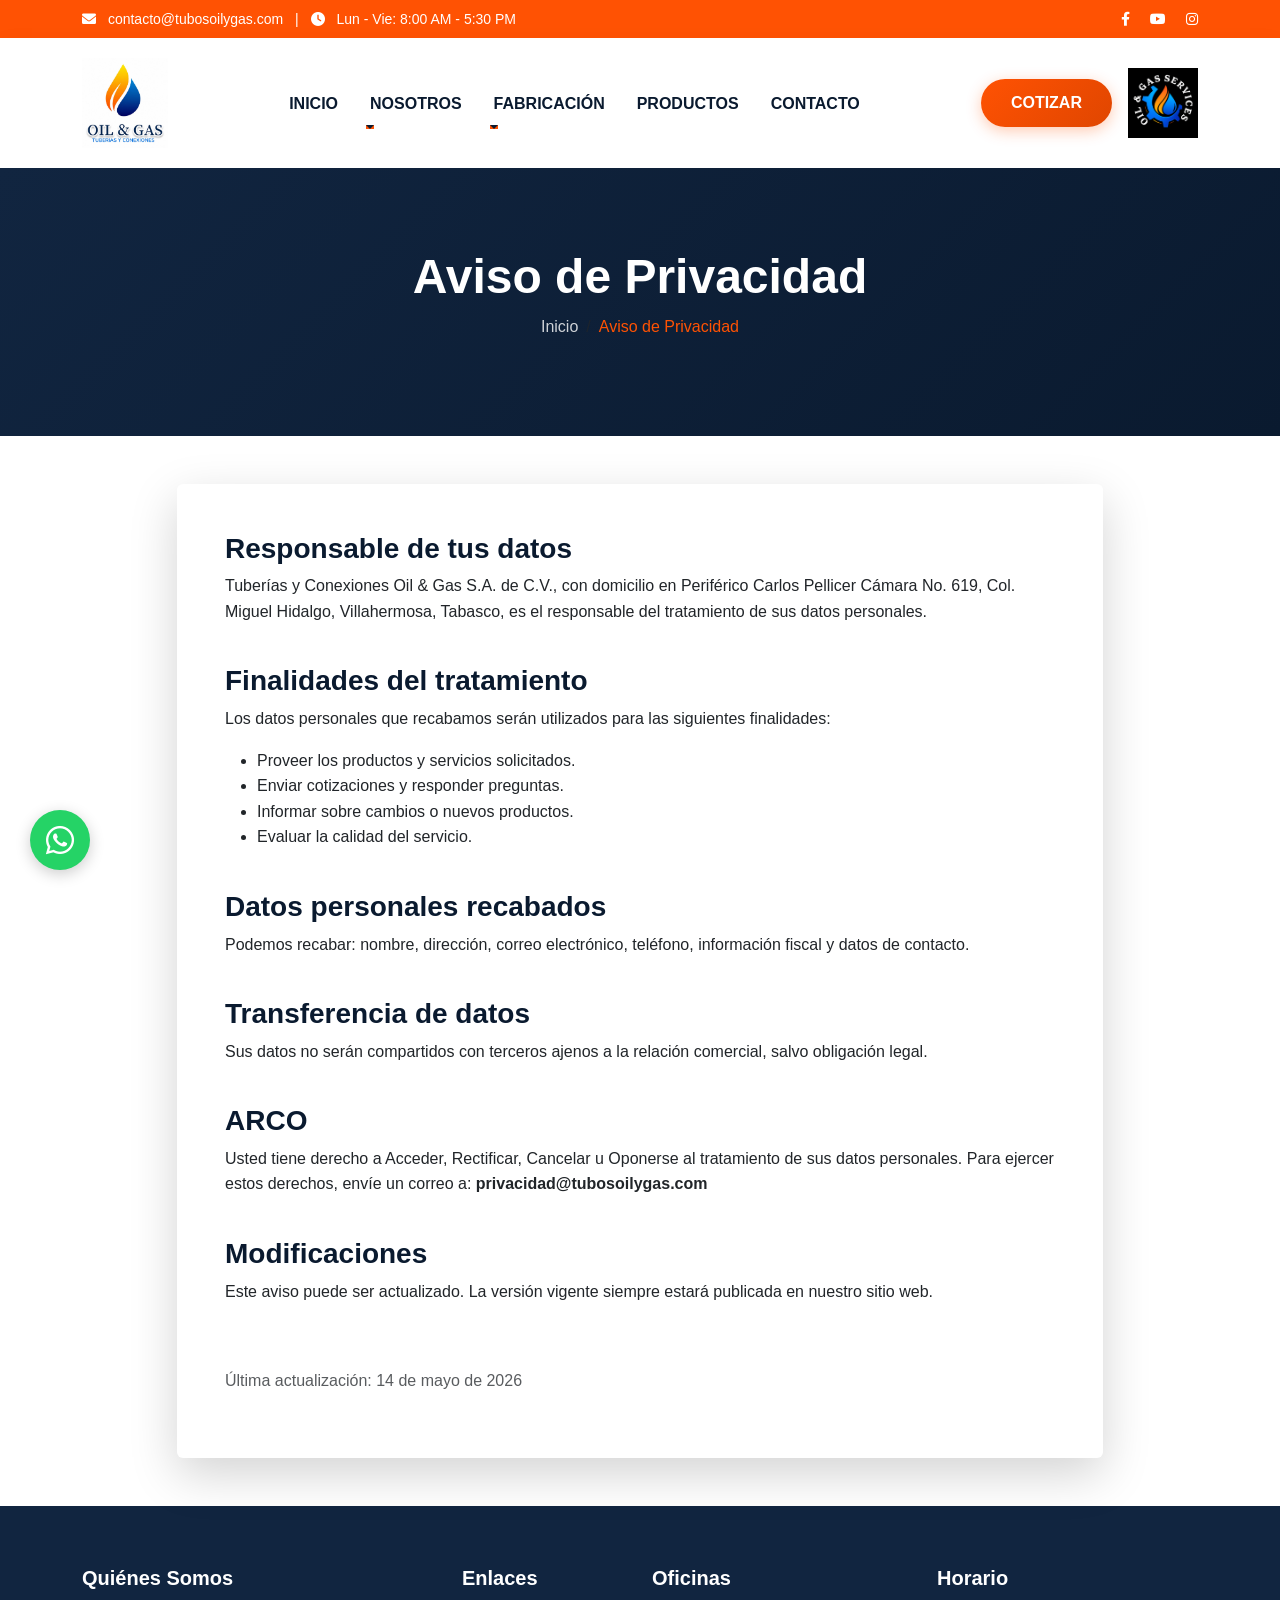
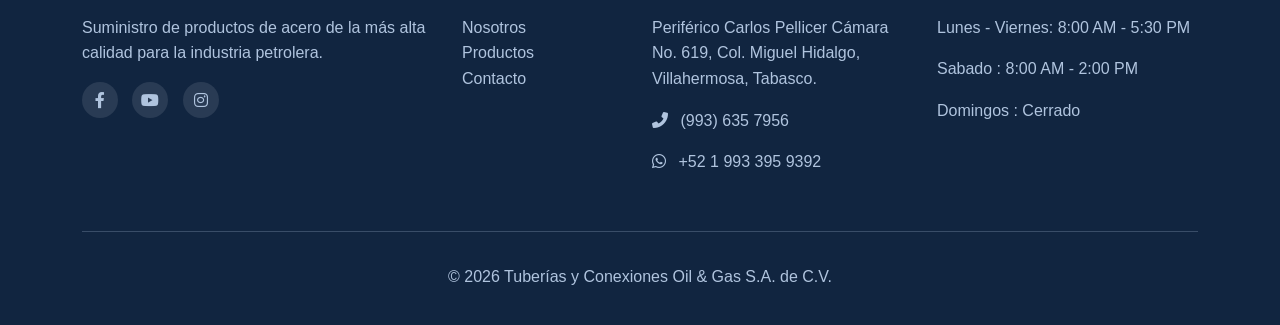
==== aviso.html @ b9998dcb "version 2.2" ====
<!DOCTYPE html>
<html lang="es">
<head>
<meta charset="utf-8">
<title>Aviso de Privacidad | Oil & Gas</title>
<meta name="viewport" content="width=device-width, initial-scale=1.0">
<link href="https://cdn.jsdelivr.net/npm/bootstrap@5.3.0/dist/css/bootstrap.min.css" rel="stylesheet">
<link rel="stylesheet" href="https://cdnjs.cloudflare.com/ajax/libs/font-awesome/6.0.0-beta3/css/all.min.css">
<link href="https://unpkg.com/aos@2.3.1/dist/aos.css" rel="stylesheet">
<link rel="stylesheet" href="css/styles.css">
<link rel="stylesheet" href="css/nosotros.css">
<link rel="shortcut icon" href="images/logo.png">
</head>
<body>

<div class="top-bar">
    <div class="container">
        <div class="row align-items-center">
            <div class="col-md-6 text-center text-md-start">
                <i class="fas fa-envelope me-2"></i> contacto@tubosoilygas.com
                <span class="mx-2">|</span>
                <i class="fas fa-clock me-2"></i> Lun - Vie: 8:00 AM - 5:30 PM
            </div>
            <div class="col-md-6 text-center text-md-end">
                <a href="https://www.facebook.com/share/1DvQATFmLW/" class="me-3"><i class="fab fa-facebook-f"></i></a>
                <a href="https://www.youtube.com/@Tubosoilygas" class="me-3"><i class="fab fa-youtube"></i></a>
                <a href="https://www.instagram.com/cotizaciones.tva1?igsh=MWwxanNvaTB2OXYyag=="><i class="fab fa-instagram"></i></a>
            </div>
        </div>
    </div>
</div>

<nav class="navbar navbar-expand-lg navbar-main" id="mainNav">
    <div class="container">
        <a class="navbar-brand" href="index.html">
            <img src="images/favicon.png" alt="Oil&Gas Logo" class="logo-img" id="siteLogo">
        </a>
        <button class="navbar-toggler" type="button" data-bs-toggle="collapse" data-bs-target="#navbarNav">
            <span class="navbar-toggler-icon"></span>
        </button>
        <div class="collapse navbar-collapse" id="navbarNav">
            <ul class="navbar-nav m-auto">
                <li class="nav-item"><a class="nav-link" href="index.html">INICIO</a></li>
                
                <li class="nav-item dropdown">
                    <a class="nav-link dropdown-toggle" href="#" role="button" data-bs-toggle="dropdown">NOSOTROS</a>
                    <ul class="dropdown-menu">
                        <li><a class="dropdown-item" href="nosotros.html">Quiénes Somos</a></li>
                        <li><a class="dropdown-item" href="aviso.html">Aviso de Privacidad</a></li>
                        <li><a class="dropdown-item" href="clientes.html">Clientes</a></li>
                        <li><a class="dropdown-item" href="normativas.html">Normativas</a></li>
                    </ul>
                </li>
                
                <li class="nav-item dropdown">
                    <a class="nav-link dropdown-toggle" href="#" role="button" data-bs-toggle="dropdown">FABRICACIÓN</a>
                    <ul class="dropdown-menu">
                        <li><a class="dropdown-item" href="fabricacion-servicios.html">Servicios</a></li>
                        <li><a class="dropdown-item" href="fabricacion-catalogo.html">Catálogo PDF</a></li>
                        <li><a class="dropdown-item" href="fabricacion-galeria.html">Galería</a></li>
                    </ul>
                </li>
                
                <li class="nav-item"><a class="nav-link" href="productos.html">PRODUCTOS</a></li>
                <li class="nav-item"><a class="nav-link" href="contacto.html">CONTACTO</a></li>
            </ul>
            <div class="d-flex align-items-center">
                <a href="contacto.html" class="btn btn-primary-custom ms-lg-3 mt-3 mt-lg-0">COTIZAR</a>
                <img src="images/logo.png" alt="Logo Secundario" class="secondary-logo ms-3">
            </div>
        </div>
    </div>
</nav>

<section class="page-header">
    <div class="container text-center">
        <h1 data-aos="fade-up">Aviso de Privacidad</h1>
        <nav aria-label="breadcrumb">
            <ol class="breadcrumb justify-content-center">
                <li class="breadcrumb-item"><a href="index.html">Inicio</a></li>
                <li class="breadcrumb-item active" aria-current="page">Aviso de Privacidad</li>
            </ol>
        </nav>
    </div>
</section>

<section class="privacy-content py-5">
    <div class="container">
        <div class="row justify-content-center">
            <div class="col-lg-10" data-aos="fade-up">
                <div class="card border-0 shadow-lg p-4 p-lg-5">
                    <h3>Responsable de tus datos</h3>
                    <p>Tuberías y Conexiones Oil & Gas S.A. de C.V., con domicilio en Periférico Carlos Pellicer Cámara No. 619, Col. Miguel Hidalgo, Villahermosa, Tabasco, es el responsable del tratamiento de sus datos personales.</p>
                    
                    <h3 class="mt-4">Finalidades del tratamiento</h3>
                    <p>Los datos personales que recabamos serán utilizados para las siguientes finalidades:</p>
                    <ul>
                        <li>Proveer los productos y servicios solicitados.</li>
                        <li>Enviar cotizaciones y responder preguntas.</li>
                        <li>Informar sobre cambios o nuevos productos.</li>
                        <li>Evaluar la calidad del servicio.</li>
                    </ul>
                    
                    <h3 class="mt-4">Datos personales recabados</h3>
                    <p>Podemos recabar: nombre, dirección, correo electrónico, teléfono, información fiscal y datos de contacto.</p>
                    
                    <h3 class="mt-4">Transferencia de datos</h3>
                    <p>Sus datos no serán compartidos con terceros ajenos a la relación comercial, salvo obligación legal.</p>
                    
                    <h3 class="mt-4">ARCO</h3>
                    <p>Usted tiene derecho a Acceder, Rectificar, Cancelar u Oponerse al tratamiento de sus datos personales. Para ejercer estos derechos, envíe un correo a: <strong>privacidad@tubosoilygas.com</strong></p>
                    
                    <h3 class="mt-4">Modificaciones</h3>
                    <p>Este aviso puede ser actualizado. La versión vigente siempre estará publicada en nuestro sitio web.</p>
                    
                    <p class="mt-5 text-muted">Última actualización: 14 de mayo de 2026</p>
                </div>
            </div>
        </div>
    </div>
</section>

<footer>
    <div class="container">
        <div class="row">
            <div class="col-lg-4 mb-4">
                <h5>Quiénes Somos</h5>
                <p>Suministro de productos de acero de la más alta calidad para la industria petrolera.</p>
                <div class="social-links mt-3">
                    <a href="#"><i class="fab fa-facebook-f"></i></a>
                    <a href="#"><i class="fab fa-youtube"></i></a>
                    <a href="#"><i class="fab fa-instagram"></i></a>
                </div>
            </div>
            <div class="col-lg-2 mb-4">
                <h5>Enlaces</h5>
                <ul class="list-unstyled">
                    <li><a href="nosotros.html">Nosotros</a></li>
                    <li><a href="productos.html">Productos</a></li>
                    <li><a href="contacto.html">Contacto</a></li>
                </ul>
            </div>
            <div class="col-lg-3 mb-4">
                <h5>Oficinas</h5>
                <p>Periférico Carlos Pellicer Cámara No. 619, Col. Miguel Hidalgo, Villahermosa, Tabasco.</p>
                <p><i class="fas fa-phone-alt me-2"></i> (993) 635 7956</p>
                <p><i class="fab fa-whatsapp me-2"></i> +52 1 993 395 9392</p>
            </div>
            <div class="col-lg-3 mb-4">
                <h5>Horario</h5>
                <p>Lunes - Viernes: 8:00 AM - 5:30 PM</p>
                <p>Sabado : 8:00 AM - 2:00 PM</p>
                <p>Domingos : Cerrado</p>
            </div> 
        </div>
        <hr>
        <div class="text-center pt-3">
            <p>© 2026 Tuberías y Conexiones Oil & Gas S.A. de C.V.</p>
        </div>
    </div>
</footer>
<a href="https://api.whatsapp.com/send?phone=5219932325906" class="whatsapp-float" target="_blank"><i class="fab fa-whatsapp"></i></a>

<script src="https://cdn.jsdelivr.net/npm/bootstrap@5.3.0/dist/js/bootstrap.bundle.min.js"></script>
<script src="https://unpkg.com/aos@2.3.1/dist/aos.js"></script>
<script src="js/main.js"></script>
<script>
    AOS.init();
    window.addEventListener('scroll', function() {
        const nav = document.getElementById('mainNav');
        if (window.scrollY > 100) nav.classList.add('scrolled');
        else nav.classList.remove('scrolled');
    });
</script>
</body>
</html>
---- css/styles.css ----
:root {
    --primary: #ff5203;
    --primary-dark: #e04600;
    --primary-light: #ff7a38;
    --secondary: #112540;
    --dark: #0a1a2f;
    --gray-dark: #2c3e50;
    --gray: #6c757d;
    --light-gray: #f8f9fa;
    --white: #ffffff;
    --transition: all 0.4s cubic-bezier(0.165, 0.84, 0.44, 1);
    --shadow-sm: 0 5px 20px rgba(0,0,0,0.05);
    --shadow-md: 0 10px 30px rgba(0,0,0,0.08);
    --shadow-lg: 0 20px 40px rgba(0,0,0,0.1);
}

* {
    margin: 0;
    padding: 0;
    box-sizing: border-box;
}

body {
    font-family: 'Poppins', 'Segoe UI', sans-serif;
    color: var(--gray);
    line-height: 1.6;
    overflow-x: hidden;
    background: var(--white);
}

h1, h2, h3, h4, h5, h6 {
    font-family: 'Montserrat', 'Segoe UI', sans-serif;
    font-weight: 700;
    color: var(--dark);
}

.btn-primary-custom {
    background: linear-gradient(135deg, var(--primary) 0%, var(--primary-dark) 100%);
    color: white;
    padding: 12px 30px;
    border-radius: 40px;
    font-weight: 600;
    border: none;
    transition: var(--transition);
    box-shadow: 0 4px 15px rgba(255,82,3,0.3);
    text-decoration: none;
    display: inline-block;
}
.btn-primary-custom:hover {
    transform: translateY(-3px);
    box-shadow: 0 8px 25px rgba(255,82,3,0.4);
    color: white;
    background: linear-gradient(135deg, var(--primary-dark) 0%, var(--primary) 100%);
}
.btn-outline-custom {
    background: transparent;
    border: 2px solid var(--primary);
    color: var(--primary);
    padding: 10px 28px;
    border-radius: 40px;
    font-weight: 600;
    transition: var(--transition);
    text-decoration: none;
    display: inline-block;
}
.btn-outline-custom:hover {
    background: var(--primary);
    color: white;
    transform: translateY(-2px);
}

.section-title {
    text-align: center;
    margin-bottom: 60px;
}
.section-title .subtitle {
    color: var(--primary);
    font-weight: 600;
    letter-spacing: 2px;
    font-size: 14px;
    text-transform: uppercase;
    margin-bottom: 10px;
    display: inline-block;
    position: relative;
}
.section-title h2 {
    font-size: 2.5rem;
    margin-bottom: 20px;
    position: relative;
    display: inline-block;
}
.section-title h2:after {
    content: '';
    position: absolute;
    bottom: -12px;
    left: 50%;
    transform: translateX(-50%);
    width: 70px;
    height: 3px;
    background: linear-gradient(90deg, var(--primary), var(--primary-light));
    border-radius: 3px;
}

.top-bar {
    background: var(--primary);
    color: white;
    padding: 8px 0;
    font-size: 14px;
}
.top-bar a {
    color: white;
    transition: var(--transition);
    text-decoration: none;
}
.top-bar a:hover { opacity: 0.8; }

.navbar-main {
    background: white;
    padding: 15px 0;
    transition: var(--transition);
    box-shadow: var(--shadow-sm);
}
.navbar-main.scrolled {
    padding: 8px 0;
    box-shadow: var(--shadow-md);
    position: fixed;
    top: 0;
    width: 100%;
    z-index: 1030;
    background: rgba(255,255,255,0.98);
    backdrop-filter: blur(5px);
}


.logo-img {
    max-height: 90px;
    transition: var(--transition);
}

.secondary-logo {
    height: 70px;
    width: auto;
    transition: var(--transition);
}

.secondary-logo:hover {
    transform: scale(1.05);
}

.navbar-nav {
    align-items: center;
}

.navbar-nav .nav-link {
    font-weight: 600;
    color: var(--dark);
    margin: 0 8px;
    transition: var(--transition);
    position: relative;
}
.navbar-nav .nav-link:hover, .navbar-nav .nav-link.active {
    color: var(--primary);
}
.navbar-nav .nav-link:after {
    content: '';
    position: absolute;
    bottom: -5px;
    left: 0;
    width: 0;
    height: 3px;
    background: var(--primary);
    transition: 0.3s;
}
.navbar-nav .nav-link:hover:after, .navbar-nav .nav-link.active:after {
    width: 100%;
}

.hero-slider {
    margin-top: 0;
    position: relative;
}
.swiper-slide {
    height: 90vh;
    min-height: 600px;
    background-size: cover;
    background-position: center;
    position: relative;
    display: flex;
    align-items: center;
}
.swiper-slide:before {
    content: '';
    position: absolute;
    top: 0;
    left: 0;
    width: 100%;
    height: 100%;
    background: linear-gradient(135deg, rgba(0,0,0,0.6) 0%, rgba(0,0,0,0.3) 100%);
}
.hero-content {
    position: relative;
    z-index: 2;
    color: white;
    max-width: 700px;
    padding: 0 20px;
    animation: fadeInUp 0.8s ease;
}
.hero-content h1 {
    font-size: 3.8rem;
    font-weight: 800;
    color: white;
    margin-bottom: 20px;
    line-height: 1.2;
}
.hero-content p {
    font-size: 1.2rem;
    margin-bottom: 30px;
    opacity: 0.9;
}
@keyframes fadeInUp {
    from { opacity: 0; transform: translateY(30px); }
    to { opacity: 1; transform: translateY(0); }
}

.service-card {
    background: white;
    border-radius: 20px;
    overflow: hidden;
    box-shadow: var(--shadow-md);
    transition: var(--transition);
    margin-bottom: 30px;
    cursor: pointer;
}
.service-card:hover {
    transform: translateY(-12px);
    box-shadow: var(--shadow-lg);
}
.service-img {
    height: 250px;
    overflow: hidden;
}
.service-img img {
    width: 100%;
    height: 100%;
    object-fit: cover;
    transition: transform 0.6s ease;
}
.service-card:hover .service-img img {
    transform: scale(1.08);
}
.service-body {
    padding: 25px;
    text-align: center;
}
.service-body h4 {
    font-size: 1.5rem;
    margin-bottom: 12px;
}
.service-body p {
    color: var(--gray);
}

.video-section {
    background: linear-gradient(rgba(0,0,0,0.7), rgba(0,0,0,0.7)), url('../images/video--bg1.jpg');
    background-size: cover;
    background-attachment: fixed;
}

.gallery-section {
    background: var(--light-gray);
    padding: 80px 0;
}
.gallery-filter {
    text-align: center;
    margin-bottom: 40px;
}
.filter-btn {
    background: transparent;
    border: none;
    padding: 8px 24px;
    margin: 5px;
    font-weight: 600;
    border-radius: 30px;
    transition: var(--transition);
    color: var(--dark);
}
.filter-btn.active, .filter-btn:hover {
    background: var(--primary);
    color: white;
}
.gallery-item {
    margin-bottom: 25px;
    border-radius: 15px;
    overflow: hidden;
    position: relative;
    cursor: pointer;
}
.gallery-item img {
    width: 100%;
    height: 260px;
    object-fit: cover;
    transition: 0.5s;
}
.gallery-overlay {
    position: absolute;
    top: 0;
    left: 0;
    width: 100%;
    height: 100%;
    background: rgba(0,0,0,0.6);
    display: flex;
    align-items: center;
    justify-content: center;
    opacity: 0;
    transition: 0.4s;
}
.gallery-item:hover .gallery-overlay {
    opacity: 1;
}
.gallery-overlay i {
    font-size: 40px;
    color: white;
    cursor: pointer;
}

.client-logos {
    padding: 50px 0;
    background: white;
}
.client-item {
    text-align: center;
    padding: 20px;
    opacity: 0.7;
    transition: var(--transition);
}
.client-item:hover {
    opacity: 1;
    transform: scale(1.05);
}
.client-item img {
    max-height: 70px;
    width: auto;
}

.whatsapp-float {
    position: fixed;
    bottom: 30px;
    left: 30px;
    background: #25D366;
    color: white;
    width: 60px;
    height: 60px;
    border-radius: 50%;
    display: flex;
    align-items: center;
    justify-content: center;
    font-size: 32px;
    box-shadow: 0 4px 15px rgba(0,0,0,0.2);
    z-index: 1000;
    transition: 0.3s;
    text-decoration: none;
}
.whatsapp-float:hover {
    transform: scale(1.1);
    background: #20b859;
    color: white;
}

footer {
    background: var(--secondary);
    color: #b0c4de;
    padding: 60px 0 20px;
}
footer h5 {
    color: white;
    margin-bottom: 25px;
    font-weight: 600;
}
footer a {
    color: #b0c4de;
    transition: 0.3s;
    text-decoration: none;
}
footer a:hover {
    color: var(--primary);
    padding-left: 5px;
}
.social-links a {
    display: inline-flex;
    align-items: center;
    justify-content: center;
    width: 36px;
    height: 36px;
    background: rgba(255,255,255,0.1);
    border-radius: 50%;
    margin-right: 10px;
    transition: 0.3s;
}
.social-links a:hover {
    background: var(--primary);
    transform: translateY(-3px);
}

@media (max-width: 768px) {
    .hero-content h1 { font-size: 2.2rem; }
    .section-title h2 { font-size: 1.8rem; }
    .navbar-main.scrolled { padding: 5px 0; }
    .logo-img { max-height: 65px; }
    .secondary-logo { height: 45px; }
}

/* Ajustes responsivos para el menú centrado */
@media (max-width: 991px) {
    .navbar-collapse .d-flex {
        flex-direction: column;
        width: 100%;
        margin-top: 15px;
    }
    
    .secondary-logo {
        margin-left: 0 !important;
        margin-top: 15px;
    }
    
    .navbar-collapse .d-flex .btn {
        width: 100%;
        text-align: center;
    }
    
    .navbar-nav {
        align-items: center;
        width: 100%;
    }
}
---- css/nosotros.css ----
.page-header {
    background: linear-gradient(135deg, var(--secondary) 0%, var(--dark) 100%);
    padding: 80px 0;
    position: relative;
    margin-top: 0;
}
.page-header h1 {
    color: white;
    font-size: 3rem;
    font-weight: 800;
}
.breadcrumb {
    background: transparent;
}
.breadcrumb-item a, .breadcrumb-item.active {
    color: rgba(255,255,255,0.8);
    text-decoration: none;
}
.breadcrumb-item.active {
    color: var(--primary);
}

.value-card {
    background: white;
    border-radius: 20px;
    padding: 30px 25px;
    text-align: center;
    transition: var(--transition);
    height: 100%;
    box-shadow: var(--shadow-sm);
}
.value-card:hover {
    transform: translateY(-10px);
    box-shadow: var(--shadow-md);
}
.value-icon {
    width: 80px;
    height: 80px;
    background: rgba(255,82,3,0.1);
    border-radius: 50%;
    display: flex;
    align-items: center;
    justify-content: center;
    margin: 0 auto 20px;
}
.value-icon i {
    font-size: 40px;
    color: var(--primary);
}
.value-card h4 {
    font-size: 1.3rem;
    margin-bottom: 15px;
}

.team-card {
    background: white;
    border-radius: 20px;
    overflow: hidden;
    box-shadow: var(--shadow-sm);
    transition: var(--transition);
    margin-bottom: 30px;
}
.team-card:hover {
    transform: translateY(-8px);
    box-shadow: var(--shadow-md);
}
.team-img {
    height: 280px;
    overflow: hidden;
}
.team-img img {
    width: 100%;
    height: 100%;
    object-fit: cover;
    transition: 0.5s;
}
.team-card:hover .team-img img {
    transform: scale(1.05);
}
.team-info {
    padding: 20px;
    text-align: center;
}
.team-info h4 {
    margin-bottom: 5px;
    font-size: 1.2rem;
}
.team-info p {
    color: var(--primary);
    font-weight: 500;
}

.client-logos-inner {
    background: white;
    border-radius: 20px;
    padding: 30px;
    box-shadow: var(--shadow-sm);
}

.gallery-grid {
    display: grid;
    grid-template-columns: repeat(auto-fill, minmax(300px, 1fr));
    gap: 25px;
}
.gallery-card {
    position: relative;
    border-radius: 15px;
    overflow: hidden;
    cursor: pointer;
}
.gallery-card img {
    width: 100%;
    height: 280px;
    object-fit: cover;
    transition: 0.5s;
}
.gallery-card:hover img {
    transform: scale(1.08);
}
.gallery-overlay {
    position: absolute;
    top: 0;
    left: 0;
    width: 100%;
    height: 100%;
    background: rgba(0,0,0,0.6);
    display: flex;
    align-items: center;
    justify-content: center;
    opacity: 0;
    transition: 0.3s;
}
.gallery-card:hover .gallery-overlay {
    opacity: 1;
}
.gallery-overlay i {
    font-size: 40px;
    color: white;
}

.normativa-item {
    border-left: 4px solid var(--primary);
    padding: 20px;
    background: #f8f9fa;
    margin-bottom: 20px;
    border-radius: 10px;
    transition: 0.3s;
}
.normativa-item:hover {
    background: white;
    box-shadow: var(--shadow-sm);
    transform: translateX(5px);
}
.normativa-item h4 {
    font-size: 1.2rem;
    margin-bottom: 8px;
}
.secondary-logo {
    height: 50px;
    width: auto;
    transition: var(--transition);
}

.secondary-logo-link {
    display: inline-block;
    transition: var(--transition);
}

.secondary-logo-link:hover {
    transform: scale(1.05);
}

@media (max-width: 991px) {
    .navbar-collapse .d-flex {
        flex-direction: column;
        width: 100%;
        margin-top: 15px;
    }
    
    .secondary-logo {
        margin-left: 0 !important;
        margin-top: 15px;
        height: 45px;
    }
    
    .navbar-collapse .d-flex .btn {
        width: 100%;
        text-align: center;
    }
}
.logo-img {
    max-height: 90px;
    transition: var(--transition);
}

.secondary-logo {
    height: 70px;
    width: auto;
    transition: var(--transition);
}

.secondary-logo:hover {
    transform: scale(1.05);
}

.navbar-nav {
    align-items: center;
}
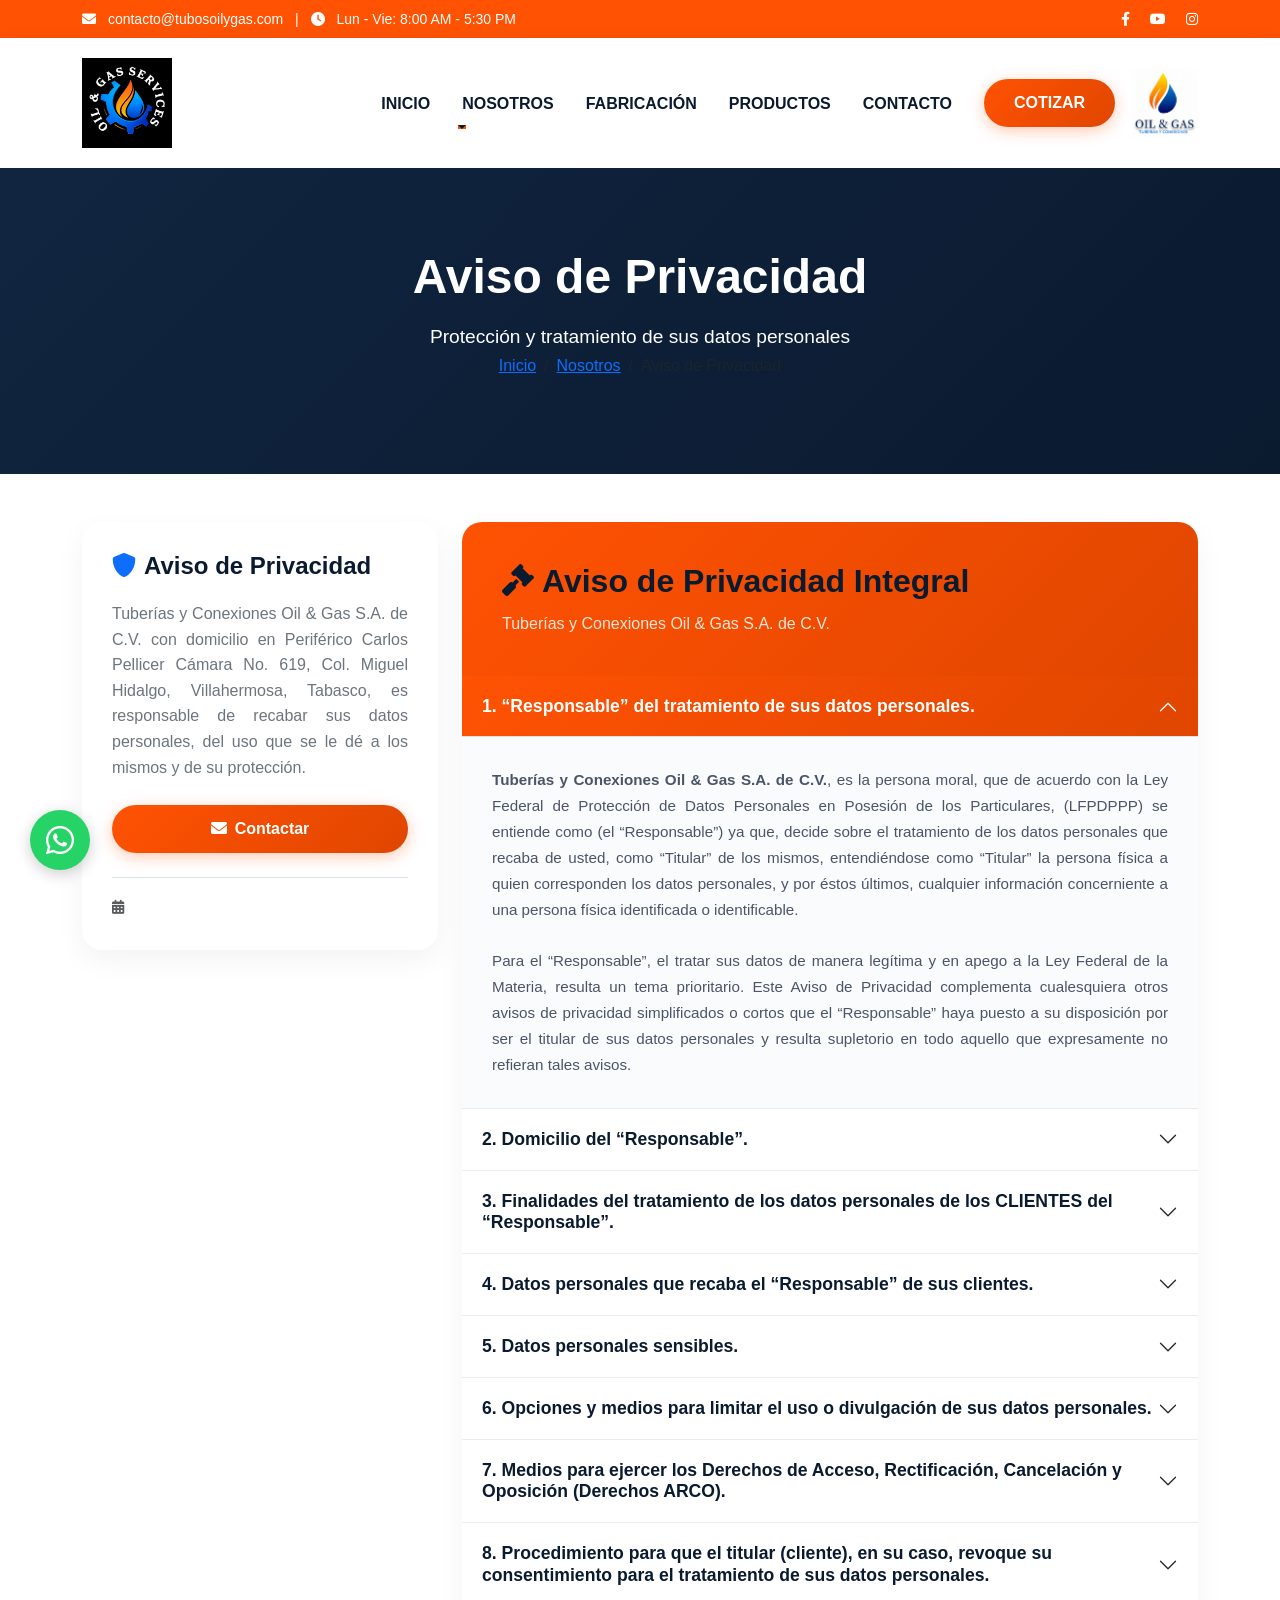
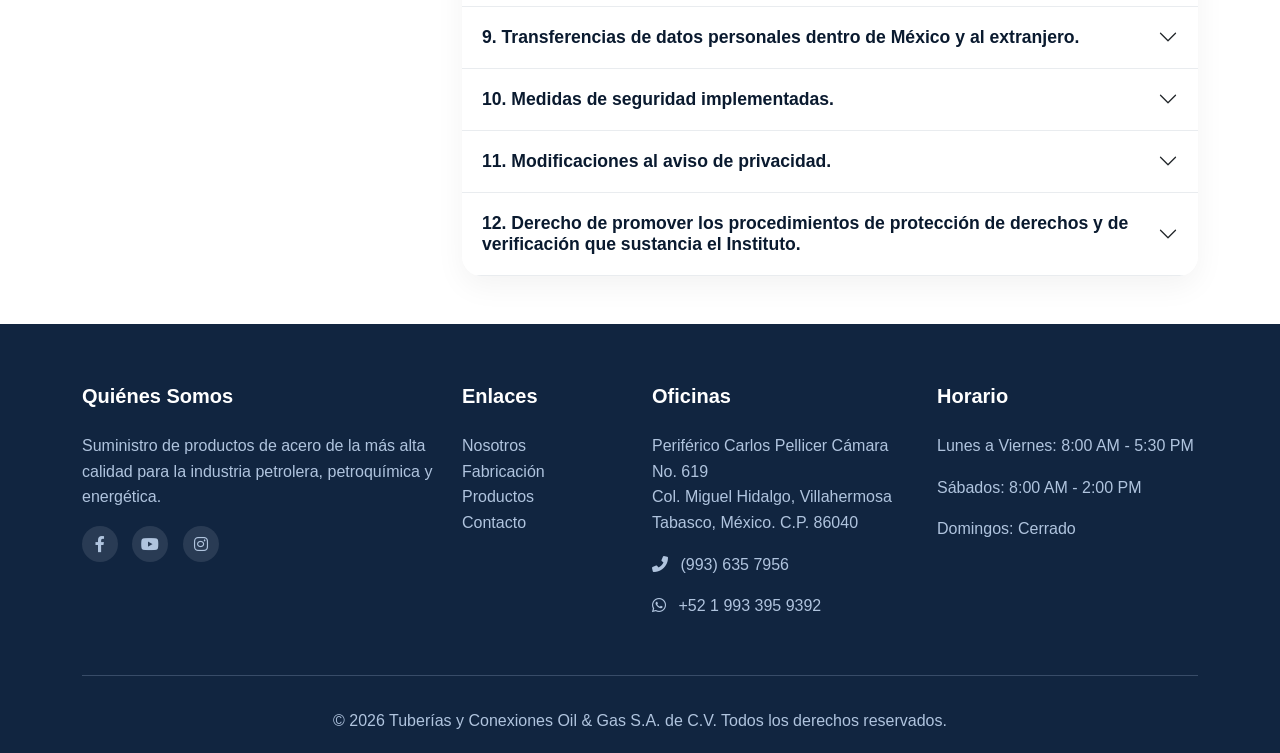
==== commit b4d10fce: "Version 2.3" ====
--- a/aviso.html
+++ b/aviso.html
@@ -2,14 +2,18 @@
 <html lang="es">
 <head>
 <meta charset="utf-8">
-<title>Aviso de Privacidad | Oil & Gas</title>
+<title>Aviso de Privacidad | Tuberías y Conexiones Oil & Gas</title>
+<meta name="description" content="Aviso de privacidad de Tuberías y Conexiones Oil & Gas. Conozca nuestros términos y condiciones sobre el tratamiento de sus datos personales.">
 <meta name="viewport" content="width=device-width, initial-scale=1.0">
+
 <link href="https://cdn.jsdelivr.net/npm/bootstrap@5.3.0/dist/css/bootstrap.min.css" rel="stylesheet">
 <link rel="stylesheet" href="https://cdnjs.cloudflare.com/ajax/libs/font-awesome/6.0.0-beta3/css/all.min.css">
 <link href="https://unpkg.com/aos@2.3.1/dist/aos.css" rel="stylesheet">
+
 <link rel="stylesheet" href="css/styles.css">
-<link rel="stylesheet" href="css/nosotros.css">
-<link rel="shortcut icon" href="images/logo.png">
+<link rel="stylesheet" href="css/aviso.css">
+
+<link rel="shortcut icon" href="images/logo.png" type="image/x-icon">
 </head>
 <body>
 
@@ -22,9 +26,9 @@
                 <i class="fas fa-clock me-2"></i> Lun - Vie: 8:00 AM - 5:30 PM
             </div>
             <div class="col-md-6 text-center text-md-end">
-                <a href="https://www.facebook.com/share/1DvQATFmLW/" class="me-3"><i class="fab fa-facebook-f"></i></a>
-                <a href="https://www.youtube.com/@Tubosoilygas" class="me-3"><i class="fab fa-youtube"></i></a>
-                <a href="https://www.instagram.com/cotizaciones.tva1?igsh=MWwxanNvaTB2OXYyag=="><i class="fab fa-instagram"></i></a>
+                <a href="https://www.facebook.com/share/1DvQATFmLW/" target="_blank" class="me-3"><i class="fab fa-facebook-f"></i></a>
+                <a href="https://www.youtube.com/@Tubosoilygas" target="_blank" class="me-3"><i class="fab fa-youtube"></i></a>
+                <a href="https://www.instagram.com/cotizaciones.tva1?igsh=MWwxanNvaTB2OXYyag==" target="_blank"><i class="fab fa-instagram"></i></a>
             </div>
         </div>
     </div>
@@ -33,15 +37,14 @@
 <nav class="navbar navbar-expand-lg navbar-main" id="mainNav">
     <div class="container">
         <a class="navbar-brand" href="index.html">
-            <img src="images/favicon.png" alt="Oil&Gas Logo" class="logo-img" id="siteLogo">
+            <img src="images/logo.png" alt="Logo" class="logo-img">
         </a>
         <button class="navbar-toggler" type="button" data-bs-toggle="collapse" data-bs-target="#navbarNav">
             <span class="navbar-toggler-icon"></span>
         </button>
         <div class="collapse navbar-collapse" id="navbarNav">
-            <ul class="navbar-nav m-auto">
+            <ul class="navbar-nav ms-auto">
                 <li class="nav-item"><a class="nav-link" href="index.html">INICIO</a></li>
-                
                 <li class="nav-item dropdown">
                     <a class="nav-link dropdown-toggle" href="#" role="button" data-bs-toggle="dropdown">NOSOTROS</a>
                     <ul class="dropdown-menu">
@@ -49,71 +52,251 @@
                         <li><a class="dropdown-item" href="aviso.html">Aviso de Privacidad</a></li>
                         <li><a class="dropdown-item" href="clientes.html">Clientes</a></li>
                         <li><a class="dropdown-item" href="normativas.html">Normativas</a></li>
+                        <li><a class="dropdown-item" href="galeria_fabricaciones.html">Galería de Fabricaciones</a></li>
                     </ul>
                 </li>
-                
-                <li class="nav-item dropdown">
-                    <a class="nav-link dropdown-toggle" href="#" role="button" data-bs-toggle="dropdown">FABRICACIÓN</a>
-                    <ul class="dropdown-menu">
-                        <li><a class="dropdown-item" href="fabricacion-servicios.html">Servicios</a></li>
-                        <li><a class="dropdown-item" href="fabricacion-catalogo.html">Catálogo PDF</a></li>
-                        <li><a class="dropdown-item" href="fabricacion-galeria.html">Galería</a></li>
-                    </ul>
-                </li>
-                
+                <li class="nav-item"><a class="nav-link" href="fabricacion.html">FABRICACIÓN</a></li>
                 <li class="nav-item"><a class="nav-link" href="productos.html">PRODUCTOS</a></li>
                 <li class="nav-item"><a class="nav-link" href="contacto.html">CONTACTO</a></li>
             </ul>
-            <div class="d-flex align-items-center">
-                <a href="contacto.html" class="btn btn-primary-custom ms-lg-3 mt-3 mt-lg-0">COTIZAR</a>
-                <img src="images/logo.png" alt="Logo Secundario" class="secondary-logo ms-3">
-            </div>
+            <a href="contacto.html" class="btn btn-primary-custom ms-lg-3">COTIZAR</a>
+            <img src="images/favicon.png" alt="Logo Secundario" class="secondary-logo ms-3">
         </div>
     </div>
 </nav>
 
-<section class="page-header">
+<section class="privacy-header">
     <div class="container text-center">
         <h1 data-aos="fade-up">Aviso de Privacidad</h1>
+        <p class="lead text-white mt-3" data-aos="fade-up" data-aos-delay="100">Protección y tratamiento de sus datos personales</p>
         <nav aria-label="breadcrumb">
             <ol class="breadcrumb justify-content-center">
                 <li class="breadcrumb-item"><a href="index.html">Inicio</a></li>
+                <li class="breadcrumb-item"><a href="#">Nosotros</a></li>
                 <li class="breadcrumb-item active" aria-current="page">Aviso de Privacidad</li>
             </ol>
         </nav>
     </div>
 </section>
 
-<section class="privacy-content py-5">
+<section class="py-5">
     <div class="container">
-        <div class="row justify-content-center">
-            <div class="col-lg-10" data-aos="fade-up">
-                <div class="card border-0 shadow-lg p-4 p-lg-5">
-                    <h3>Responsable de tus datos</h3>
-                    <p>Tuberías y Conexiones Oil & Gas S.A. de C.V., con domicilio en Periférico Carlos Pellicer Cámara No. 619, Col. Miguel Hidalgo, Villahermosa, Tabasco, es el responsable del tratamiento de sus datos personales.</p>
+        <div class="row">
+            <div class="col-lg-4 mb-4" data-aos="fade-right">
+                <div class="privacy-sidebar-card">
+                    <h3><i class="fas fa-shield-alt text-primary me-2"></i>Aviso de Privacidad</h3>
+                    <p align="justify">Tuberías y Conexiones Oil & Gas S.A. de C.V. con domicilio en Periférico Carlos Pellicer Cámara No. 619, Col. Miguel Hidalgo, Villahermosa, Tabasco, es responsable de recabar sus datos personales, del uso que se le dé a los mismos y de su protección.</p>
+                    <div class="mt-4">
+                        <a href="contacto.html" class="btn btn-primary-custom w-100">
+                            <i class="fas fa-envelope me-2"></i>Contactar
+                        </a>
+                    </div>
+                    <div class="mt-4 pt-3 border-top">
+                        <small class="text-muted">
+                            <i class="fas fa-calendar-alt me-1"></i> 
+                        </small>
+                    </div>
+                </div>
+            </div>
+            
+            <div class="col-lg-8" data-aos="fade-left">
+                <div class="privacy-card">
+                    <div class="privacy-card-header">
+                        <h2><i class="fas fa-gavel me-2"></i>Aviso de Privacidad Integral</h2>
+                        <p>Tuberías y Conexiones Oil & Gas S.A. de C.V.</p>
+                    </div>
                     
-                    <h3 class="mt-4">Finalidades del tratamiento</h3>
-                    <p>Los datos personales que recabamos serán utilizados para las siguientes finalidades:</p>
-                    <ul>
-                        <li>Proveer los productos y servicios solicitados.</li>
-                        <li>Enviar cotizaciones y responder preguntas.</li>
-                        <li>Informar sobre cambios o nuevos productos.</li>
-                        <li>Evaluar la calidad del servicio.</li>
-                    </ul>
-                    
-                    <h3 class="mt-4">Datos personales recabados</h3>
-                    <p>Podemos recabar: nombre, dirección, correo electrónico, teléfono, información fiscal y datos de contacto.</p>
-                    
-                    <h3 class="mt-4">Transferencia de datos</h3>
-                    <p>Sus datos no serán compartidos con terceros ajenos a la relación comercial, salvo obligación legal.</p>
-                    
-                    <h3 class="mt-4">ARCO</h3>
-                    <p>Usted tiene derecho a Acceder, Rectificar, Cancelar u Oponerse al tratamiento de sus datos personales. Para ejercer estos derechos, envíe un correo a: <strong>privacidad@tubosoilygas.com</strong></p>
-                    
-                    <h3 class="mt-4">Modificaciones</h3>
-                    <p>Este aviso puede ser actualizado. La versión vigente siempre estará publicada en nuestro sitio web.</p>
-                    
-                    <p class="mt-5 text-muted">Última actualización: 14 de mayo de 2026</p>
+                    <div class="accordion" id="privacyAccordion">
+                        <div class="accordion-item">
+                            <h2 class="accordion-header">
+                                <button class="accordion-button" type="button" data-bs-toggle="collapse" data-bs-target="#collapse1">
+                                    1. “Responsable” del tratamiento de sus datos personales.
+                                </button>
+                            </h2>
+                            <div id="collapse1" class="accordion-collapse collapse show" data-bs-parent="#privacyAccordion">
+                                <div class="accordion-body">
+                                    <div align="justify">
+                                        <strong>Tuberías y Conexiones Oil & Gas S.A. de C.V.</strong>, es la persona moral, que de acuerdo con la Ley Federal de Protección de Datos Personales en Posesión de los Particulares, (LFPDPPP) se entiende como (el “Responsable”) ya que, decide sobre el tratamiento de los datos personales que recaba de usted, como “Titular” de los mismos, entendiéndose como “Titular” la persona física a quien corresponden los datos personales, y por éstos últimos, cualquier información concerniente a una persona física identificada o identificable.<br><br>
+                                        Para el “Responsable”, el tratar sus datos de manera legítima y en apego a la Ley Federal de la Materia, resulta un tema prioritario. Este Aviso de Privacidad complementa cualesquiera otros avisos de privacidad simplificados o cortos que el “Responsable” haya puesto a su disposición por ser el titular de sus datos personales y resulta supletorio en todo aquello que expresamente no refieran tales avisos.
+                                    </div>
+                                </div>
+                            </div>
+                        </div>
+                        
+                        <div class="accordion-item">
+                            <h2 class="accordion-header">
+                                <button class="accordion-button collapsed" type="button" data-bs-toggle="collapse" data-bs-target="#collapse2">
+                                    2. Domicilio del “Responsable”.
+                                </button>
+                            </h2>
+                            <div id="collapse2" class="accordion-collapse collapse" data-bs-parent="#privacyAccordion">
+                                <div class="accordion-body">
+                                    <div align="justify">
+                                        Andrés Quintana Roo lote 39-B Mza 39, Col. Miguel Hidalgo, Villahermosa, Tabasco. C.P. 86126. Dicho domicilio es el establecido por el “Responsable” para oír y recibir notificaciones.
+                                    </div>
+                                </div>
+                            </div>
+                        </div>
+                        
+                        <div class="accordion-item">
+                            <h2 class="accordion-header">
+                                <button class="accordion-button collapsed" type="button" data-bs-toggle="collapse" data-bs-target="#collapse3">
+                                    3. Finalidades del tratamiento de los datos personales de los CLIENTES del “Responsable”.
+                                </button>
+                            </h2>
+                            <div id="collapse3" class="accordion-collapse collapse" data-bs-parent="#privacyAccordion">
+                                <div class="accordion-body">
+                                    <div align="justify">
+                                        <strong>El “Responsable” en este acto recaba sus datos para las siguientes finalidades:</strong><br><br>
+                                        <strong>a)</strong> Prestarle los servicios profesionales que usted requiera, de conformidad con la propuesta que de los mismos el Responsable le presente. Los servicios profesionales que el “Responsable” puede prestarle son en los ramos de suministro industrial, fabricación de tuberías, conexiones, válvulas y accesorios para la industria petrolera, petroquímica, gasera, constructora, eléctrica, minera, azucarera, hidráulica, alimenticia, papelera y farmacéutica.<br><br>
+                                        <strong>b)</strong> Dar cumplimiento a las obligaciones contraídas con usted de acuerdo a los servicios profesionales que se le presten, así como informarle cualquier situación o cambio sobre dichos servicios.<br><br>
+                                        <strong>c)</strong> Evaluar la calidad de los servicios profesionales que presta el “Responsable” y llevar a cabo encuestas de satisfacción de clientes.<br><br>
+                                        <strong>d)</strong> Mantener contacto con usted, con objeto de invitarlo a conferencias, cursos o eventos, en el que se tratan temas de actualidad que se relacionen con los servicios profesionales que el “Responsable” le presta.
+                                    </div>
+                                </div>
+                            </div>
+                        </div>
+                        
+                        <div class="accordion-item">
+                            <h2 class="accordion-header">
+                                <button class="accordion-button collapsed" type="button" data-bs-toggle="collapse" data-bs-target="#collapse4">
+                                    4. Datos personales que recaba el “Responsable” de sus clientes.
+                                </button>
+                            </h2>
+                            <div id="collapse4" class="accordion-collapse collapse" data-bs-parent="#privacyAccordion">
+                                <div class="accordion-body">
+                                    <div align="justify">
+                                        Para llevar a cabo las finalidades descritas en el presente aviso de privacidad el "Responsable” utilizará datos personales de identificación, contacto, laborales y para facturación.
+                                    </div>
+                                </div>
+                            </div>
+                        </div>
+                        
+                        <div class="accordion-item">
+                            <h2 class="accordion-header">
+                                <button class="accordion-button collapsed" type="button" data-bs-toggle="collapse" data-bs-target="#collapse5">
+                                    5. Datos personales sensibles.
+                                </button>
+                            </h2>
+                            <div id="collapse5" class="accordion-collapse collapse" data-bs-parent="#privacyAccordion">
+                                <div class="accordion-body">
+                                    <div align="justify">
+                                        El “Responsable” le informa que para cumplir con las finalidades previstas en este aviso de privacidad, <strong>NO requiere recabar de usted datos personales sensibles</strong>.
+                                    </div>
+                                </div>
+                            </div>
+                        </div>
+                        
+                        <div class="accordion-item">
+                            <h2 class="accordion-header">
+                                <button class="accordion-button collapsed" type="button" data-bs-toggle="collapse" data-bs-target="#collapse6">
+                                    6. Opciones y medios para limitar el uso o divulgación de sus datos personales.
+                                </button>
+                            </h2>
+                            <div id="collapse6" class="accordion-collapse collapse" data-bs-parent="#privacyAccordion">
+                                <div class="accordion-body">
+                                    <div align="justify">
+                                        Para limitar el uso o divulgación de sus datos personales, a fin de que no sean tratados para fines mercadotécnicos o publicitarios por parte del “Responsable”, usted puede contactar directamente al Departamento de Datos Personales del “Responsable”, ubicado en Andrés Quintana Roo lote 39-B Mza 39, Col. Miguel Hidalgo, Villahermosa, Tabasco, al teléfono (993) 350-7287, opcional puede escribirnos al siguiente correo electrónico: <strong>gerencia.general@tubosoilygas.com</strong>, a fin de que se le indiquen la forma y los medios por los que usted pueda limitar el uso y divulgación de sus datos personales.
+                                    </div>
+                                </div>
+                            </div>
+                        </div>
+
+                        <div class="accordion-item">
+                            <h2 class="accordion-header">
+                                <button class="accordion-button collapsed" type="button" data-bs-toggle="collapse" data-bs-target="#collapse7">
+                                    7. Medios para ejercer los Derechos de Acceso, Rectificación, Cancelación y Oposición (Derechos ARCO).
+                                </button>
+                            </h2>
+                            <div id="collapse7" class="accordion-collapse collapse" data-bs-parent="#privacyAccordion">
+                                <div class="accordion-body">
+                                    <div align="justify">
+                                        Usted tiene el derecho de acceder a sus datos personales que posea el “Responsable” y a los detalles del tratamiento de los mismos, así como a rectificarlos en caso de ser inexactos o incompletos; cancelarlos cuando considere que no se requieren para alguna de las finalidades señaladas en el presente aviso de privacidad, estén siendo utilizados para finalidades no consentidas o bien oponerse al tratamiento de los mismos para fines específicos.<br><br>
+                                        El Departamento de Datos Personales del “Responsable”, le brindará toda la información necesaria, para que usted proceda al ejercicio de sus derechos de Acceso, Rectificación, Cancelación y Oposición respecto de sus datos personales.<br><br>
+                                        El procedimiento que se ha implementado para el ejercicio de dichos derechos, inicia con la presentación de la solicitud respectiva, cuyo formato e información respecto de los plazos en los que será atendida, los podrá obtener en el Departamento de Datos Personales del “Responsable”, mismo que usted puede contactar como se indica en el punto 6 del presente aviso de privacidad.
+                                    </div>
+                                </div>
+                            </div>
+                        </div>
+                        
+                        <div class="accordion-item">
+                            <h2 class="accordion-header">
+                                <button class="accordion-button collapsed" type="button" data-bs-toggle="collapse" data-bs-target="#collapse8">
+                                    8. Procedimiento para que el titular (cliente), en su caso, revoque su consentimiento para el tratamiento de sus datos personales.
+                                </button>
+                            </h2>
+                            <div id="collapse8" class="accordion-collapse collapse" data-bs-parent="#privacyAccordion">
+                                <div class="accordion-body">
+                                    <div align="justify">
+                                        En cualquier momento, usted puede revocar el consentimiento que, en su caso, haya otorgado al “Responsable” para el tratamiento de sus datos personales. Sin embargo, es importante que tenga en cuenta que no en todos los casos se podrá atender su solicitud o concluir el uso de forma inmediata, ya que, es posible que por alguna obligación legal se requiera seguir tratando sus datos personales. Asimismo, usted deberá considerar que para ciertos fines, la revocación de su consentimiento implicará que no se le pueda seguir prestando el servicio que solicitó, o la conclusión de su relación con el “Responsable”.<br><br>
+                                        Para revocar su consentimiento es necesario que contacte al Departamento de Protección de Datos Personales del “Responsable”, a fin de conocer el procedimiento para la revocación del consentimiento.
+                                    </div>
+                                </div>
+                            </div>
+                        </div>
+                        
+                        <div class="accordion-item">
+                            <h2 class="accordion-header">
+                                <button class="accordion-button collapsed" type="button" data-bs-toggle="collapse" data-bs-target="#collapse9">
+                                    9. Transferencias de datos personales dentro de México y al extranjero.
+                                </button>
+                            </h2>
+                            <div id="collapse9" class="accordion-collapse collapse" data-bs-parent="#privacyAccordion">
+                                <div class="accordion-body">
+                                    <div align="justify">
+                                        Sus datos personales pueden ser transferidos y tratados dentro y fuera del país, si fuere necesario para las finalidades mencionadas en los incisos a) y b) del punto 3 del presente aviso de privacidad. En este caso, se compartirían sus datos personales fuera del país, con la o las sociedades que se requiera, pertenecientes a la Red global de Tuberías y Conexiones Oil & Gas S.A. de C.V. Por lo anterior, es importante que usted esté enterado de que sus datos se encuentran protegidos en virtud de que dichas sociedades, de ser necesario que se remitan sus datos, operarán bajo la misma Política de Protección de Datos Personales y cuentan además con una Política de Protección de Datos y Privacidad.<br><br>
+                                        El “Responsable” se compromete a no transferir sus datos personales a otros terceros, salvo que por los servicios profesionales que se le presten, debieran transferirse para dar cumplimiento a obligaciones legales ante las autoridades competentes, tales como autoridades tributarias o autoridades judiciales, federales o locales. Igualmente se podrá llevar a cabo transferencia de sus datos sin su consentimiento en los supuestos previstos en el artículo 37 de la Ley Federal de Protección de Datos Personales en Posesión de los Particulares.
+                                    </div>
+                                </div>
+                            </div>
+                        </div>
+                        
+                        <div class="accordion-item">
+                            <h2 class="accordion-header">
+                                <button class="accordion-button collapsed" type="button" data-bs-toggle="collapse" data-bs-target="#collapse10">
+                                    10. Medidas de seguridad implementadas.
+                                </button>
+                            </h2>
+                            <div id="collapse10" class="accordion-collapse collapse" data-bs-parent="#privacyAccordion">
+                                <div class="accordion-body">
+                                    <div align="justify">
+                                        Para la protección de sus datos personales hemos instrumentado medidas de seguridad de carácter administrativo, físico y técnico con el objeto de evitar pérdidas, mal uso o alteración de su información.
+                                    </div>
+                                </div>
+                            </div>
+                        </div>
+                        
+                        <div class="accordion-item">
+                            <h2 class="accordion-header">
+                                <button class="accordion-button collapsed" type="button" data-bs-toggle="collapse" data-bs-target="#collapse11">
+                                    11. Modificaciones al aviso de privacidad.
+                                </button>
+                            </h2>
+                            <div id="collapse11" class="accordion-collapse collapse" data-bs-parent="#privacyAccordion">
+                                <div class="accordion-body">
+                                    <div align="justify">
+                                        El presente aviso de privacidad puede sufrir modificaciones, cambios o actualizaciones derivadas de nuevos requerimientos legales, de las propias necesidades del “Responsable” por los servicios que ofrece, de las prácticas de privacidad o por otras causas, por lo que el “Responsable” se reserva el derecho de efectuar en cualquier momento las modificaciones o actualizaciones que sean necesarias al presente aviso de privacidad.<br><br>
+                                        El “Responsable” pondrá a disposición del cliente, la versión actualizada del aviso de privacidad, en la página de internet que a continuación se indica: <strong>https://tubosoilygas.com</strong>
+                                    </div>
+                                </div>
+                            </div>
+                        </div>
+                        
+                        <div class="accordion-item">
+                            <h2 class="accordion-header">
+                                <button class="accordion-button collapsed" type="button" data-bs-toggle="collapse" data-bs-target="#collapse12">
+                                    12. Derecho de promover los procedimientos de protección de derechos y de verificación que sustancia el Instituto.
+                                </button>
+                            </h2>
+                            <div id="collapse12" class="accordion-collapse collapse" data-bs-parent="#privacyAccordion">
+                                <div class="accordion-body">
+                                    <div align="justify">
+                                        Cualquier queja o información adicional respecto al tratamiento de sus datos personales o duda en relación con la Ley Federal de Protección de Datos Personales en Posesión de los Particulares o con su Reglamento, podrá dirigirla al <strong>Instituto Nacional de Transparencia, Acceso a la Información y Protección de Datos Personales (INAI)</strong>.
+                                    </div>
+                                </div>
+                            </div>
+                        </div>
+                    </div>
                 </div>
             </div>
         </div>
@@ -125,51 +308,58 @@
         <div class="row">
             <div class="col-lg-4 mb-4">
                 <h5>Quiénes Somos</h5>
-                <p>Suministro de productos de acero de la más alta calidad para la industria petrolera.</p>
+                <p>Suministro de productos de acero de la más alta calidad para la industria petrolera, petroquímica y energética.</p>
                 <div class="social-links mt-3">
-                    <a href="#"><i class="fab fa-facebook-f"></i></a>
-                    <a href="#"><i class="fab fa-youtube"></i></a>
-                    <a href="#"><i class="fab fa-instagram"></i></a>
+                    <a href="https://www.facebook.com/share/1DvQATFmLW/" target="_blank"><i class="fab fa-facebook-f"></i></a>
+                    <a href="https://www.youtube.com/@Tubosoilygas" target="_blank"><i class="fab fa-youtube"></i></a>
+                    <a href="https://www.instagram.com/cotizaciones.tva1?igsh=MWwxanNvaTB2OXYyag==" target="_blank"><i class="fab fa-instagram"></i></a>
                 </div>
             </div>
             <div class="col-lg-2 mb-4">
                 <h5>Enlaces</h5>
                 <ul class="list-unstyled">
                     <li><a href="nosotros.html">Nosotros</a></li>
+                    <li><a href="fabricacion.html">Fabricación</a></li>
                     <li><a href="productos.html">Productos</a></li>
                     <li><a href="contacto.html">Contacto</a></li>
                 </ul>
             </div>
             <div class="col-lg-3 mb-4">
                 <h5>Oficinas</h5>
-                <p>Periférico Carlos Pellicer Cámara No. 619, Col. Miguel Hidalgo, Villahermosa, Tabasco.</p>
+                <p>Periférico Carlos Pellicer Cámara No. 619<br>Col. Miguel Hidalgo, Villahermosa<br>Tabasco, México. C.P. 86040</p>
                 <p><i class="fas fa-phone-alt me-2"></i> (993) 635 7956</p>
                 <p><i class="fab fa-whatsapp me-2"></i> +52 1 993 395 9392</p>
             </div>
             <div class="col-lg-3 mb-4">
                 <h5>Horario</h5>
-                <p>Lunes - Viernes: 8:00 AM - 5:30 PM</p>
-                <p>Sabado : 8:00 AM - 2:00 PM</p>
-                <p>Domingos : Cerrado</p>
-            </div> 
-        </div>
-        <hr>
+                <p>Lunes a Viernes: 8:00 AM - 5:30 PM</p>
+                <p>Sábados: 8:00 AM - 2:00 PM</p>
+                <p>Domingos: Cerrado</p>
+            </div>
+        </div>
+        <hr class="bg-secondary">
         <div class="text-center pt-3">
-            <p>© 2026 Tuberías y Conexiones Oil & Gas S.A. de C.V.</p>
+            <p class="mb-0">© 2026 Tuberías y Conexiones Oil & Gas S.A. de C.V. Todos los derechos reservados.</p>
         </div>
     </div>
 </footer>
-<a href="https://api.whatsapp.com/send?phone=5219932325906" class="whatsapp-float" target="_blank"><i class="fab fa-whatsapp"></i></a>
+
+<a href="https://api.whatsapp.com/send?phone=5219932325906" class="whatsapp-float" target="_blank">
+    <i class="fab fa-whatsapp"></i>
+</a>
 
 <script src="https://cdn.jsdelivr.net/npm/bootstrap@5.3.0/dist/js/bootstrap.bundle.min.js"></script>
 <script src="https://unpkg.com/aos@2.3.1/dist/aos.js"></script>
 <script src="js/main.js"></script>
 <script>
-    AOS.init();
+    AOS.init({ duration: 800, once: true });
+    
     window.addEventListener('scroll', function() {
         const nav = document.getElementById('mainNav');
-        if (window.scrollY > 100) nav.classList.add('scrolled');
-        else nav.classList.remove('scrolled');
+        if (nav) {
+            if (window.scrollY > 100) nav.classList.add('scrolled');
+            else nav.classList.remove('scrolled');
+        }
     });
 </script>
 </body>
--- a/css/aviso.css
+++ b/css/aviso.css
@@ -0,0 +1,151 @@
+/* ===== ESTILOS PARA AVISO DE PRIVACIDAD ===== */
+
+/* Header personalizado (reutiliza el de fabricacion si quieres, o creas uno específico) */
+.privacy-header {
+    background: linear-gradient(135deg, var(--secondary) 0%, var(--dark) 100%);
+    padding: 80px 0;
+    position: relative;
+}
+
+.privacy-header h1 {
+    color: white;
+    font-size: 3rem;
+    font-weight: 800;
+}
+
+.privacy-header .lead {
+    font-size: 1.2rem;
+    max-width: 700px;
+    margin: 0 auto;
+}
+
+/* Sidebar card */
+.privacy-sidebar-card {
+    background: white;
+    border-radius: 20px;
+    padding: 30px;
+    box-shadow: 0 10px 30px rgba(0,0,0,0.05);
+    position: sticky;
+    top: 100px;
+}
+
+.privacy-sidebar-card h3 {
+    font-size: 1.5rem;
+    margin-bottom: 20px;
+    color: var(--dark);
+}
+
+.privacy-sidebar-card p {
+    color: var(--gray);
+    line-height: 1.6;
+    margin-bottom: 25px;
+}
+
+/* Card principal del acordeón */
+.privacy-card {
+    background: white;
+    border-radius: 20px;
+    overflow: hidden;
+    box-shadow: 0 10px 30px rgba(0,0,0,0.05);
+}
+
+.privacy-card-header {
+    background: linear-gradient(135deg, var(--primary) 0%, var(--primary-dark) 100%);
+    padding: 40px;
+    color: white;
+}
+
+.privacy-card-header h2 {
+    font-size: 2rem;
+    margin-bottom: 10px;
+}
+
+.privacy-card-header p {
+    margin-bottom: 0;
+    opacity: 0.85;
+}
+
+/* Estilos del acordeón */
+.accordion-item {
+    border: none;
+    border-bottom: 1px solid #e9ecef;
+}
+
+.accordion-button {
+    background: white;
+    color: var(--dark);
+    font-weight: 600;
+    padding: 20px;
+    font-size: 1.1rem;
+    box-shadow: none;
+    border-radius: 0 !important;
+}
+
+.accordion-button:not(.collapsed) {
+    background: linear-gradient(135deg, var(--primary) 0%, var(--primary-dark) 100%);
+    color: white;
+}
+
+.accordion-button:not(.collapsed)::after {
+    filter: brightness(0) invert(1);
+}
+
+.accordion-button:hover {
+    background: #f8f9fa;
+}
+
+.accordion-button:not(.collapsed):hover {
+    background: linear-gradient(135deg, var(--primary) 0%, var(--primary-dark) 100%);
+}
+
+.accordion-body {
+    padding: 30px;
+    background: #fafbfc;
+    color: #4a5568;
+    line-height: 1.7;
+}
+
+.accordion-body p,
+.accordion-body div {
+    font-size: 0.95rem;
+}
+
+/* Responsive */
+@media (max-width: 991px) {
+    .privacy-sidebar-card {
+        margin-bottom: 30px;
+        position: relative;
+        top: 0;
+    }
+    
+    .privacy-card-header {
+        padding: 30px 20px;
+    }
+    
+    .privacy-card-header h2 {
+        font-size: 1.5rem;
+    }
+    
+    .privacy-header h1 {
+        font-size: 2rem;
+    }
+    
+    .privacy-header {
+        padding: 60px 0;
+    }
+}
+
+@media (max-width: 768px) {
+    .accordion-button {
+        padding: 15px;
+        font-size: 0.95rem;
+    }
+    
+    .accordion-body {
+        padding: 20px;
+    }
+    
+    .privacy-sidebar-card {
+        padding: 20px;
+    }
+}
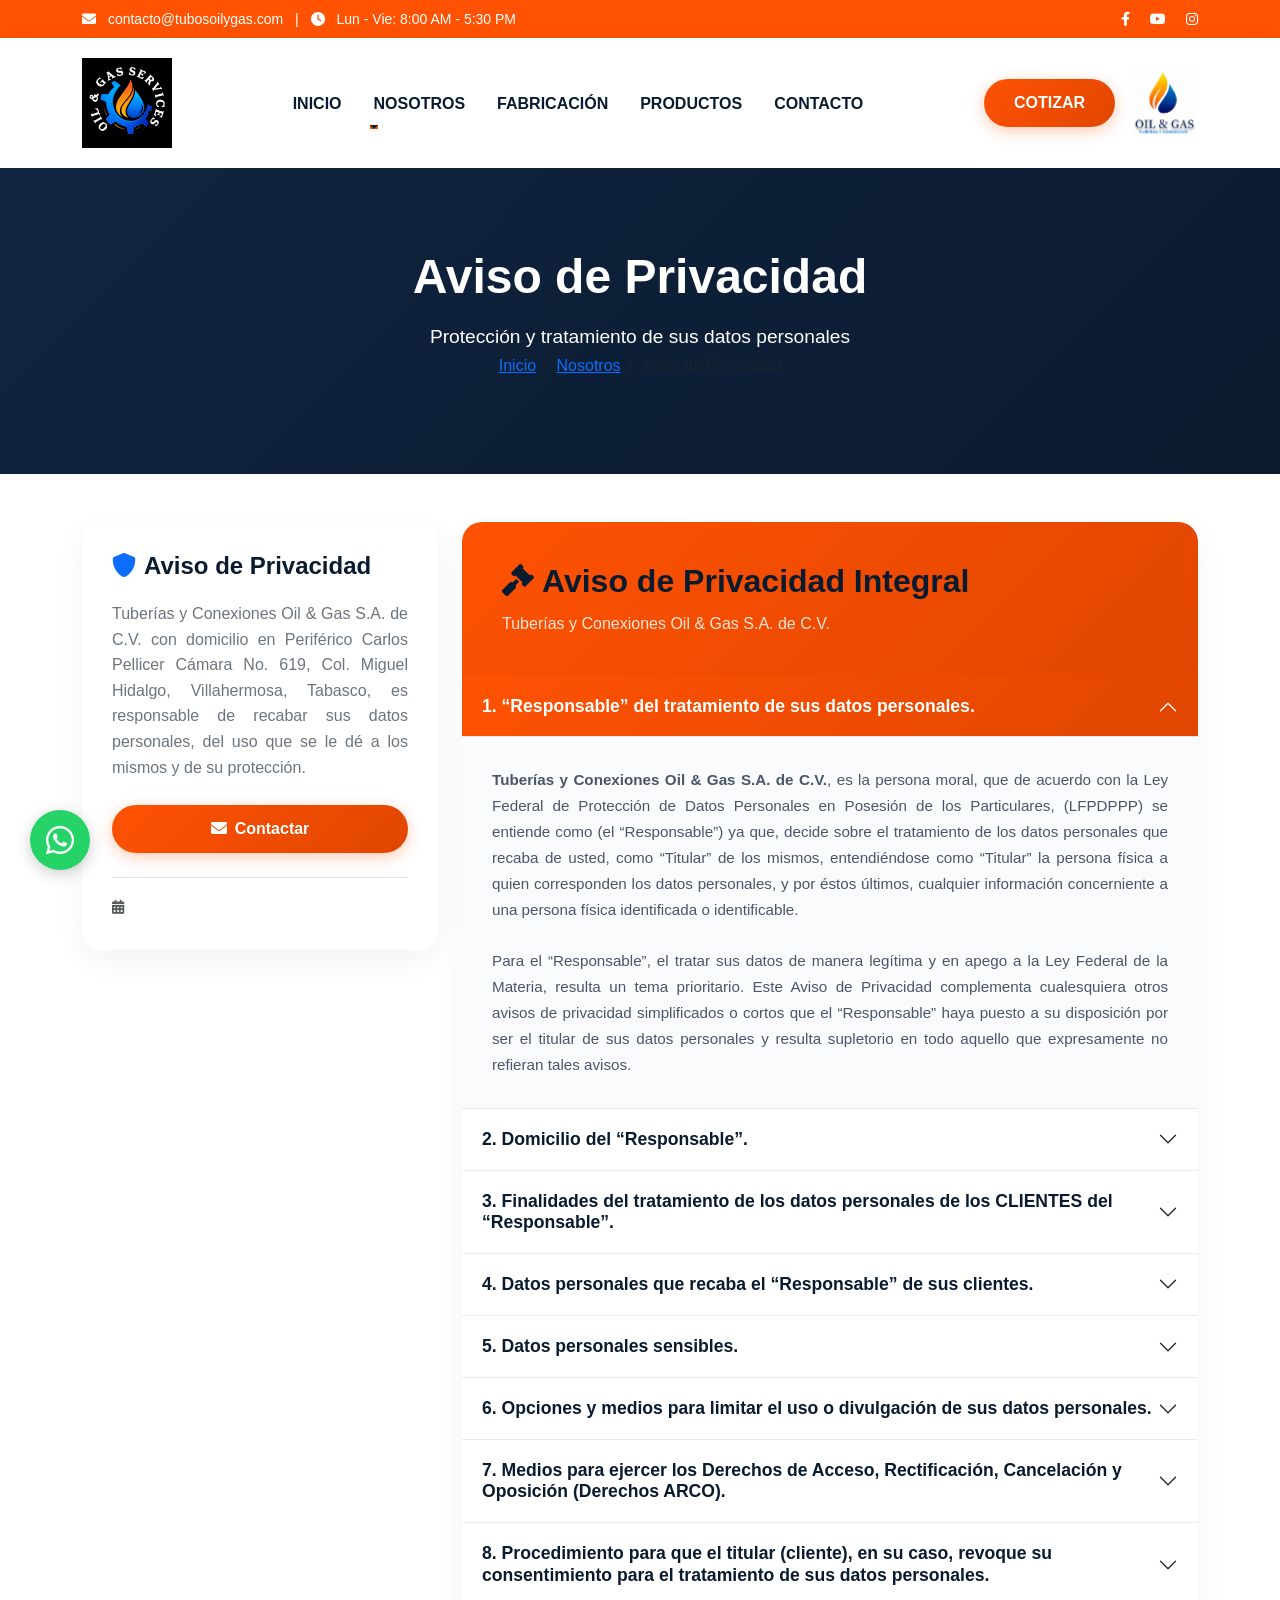
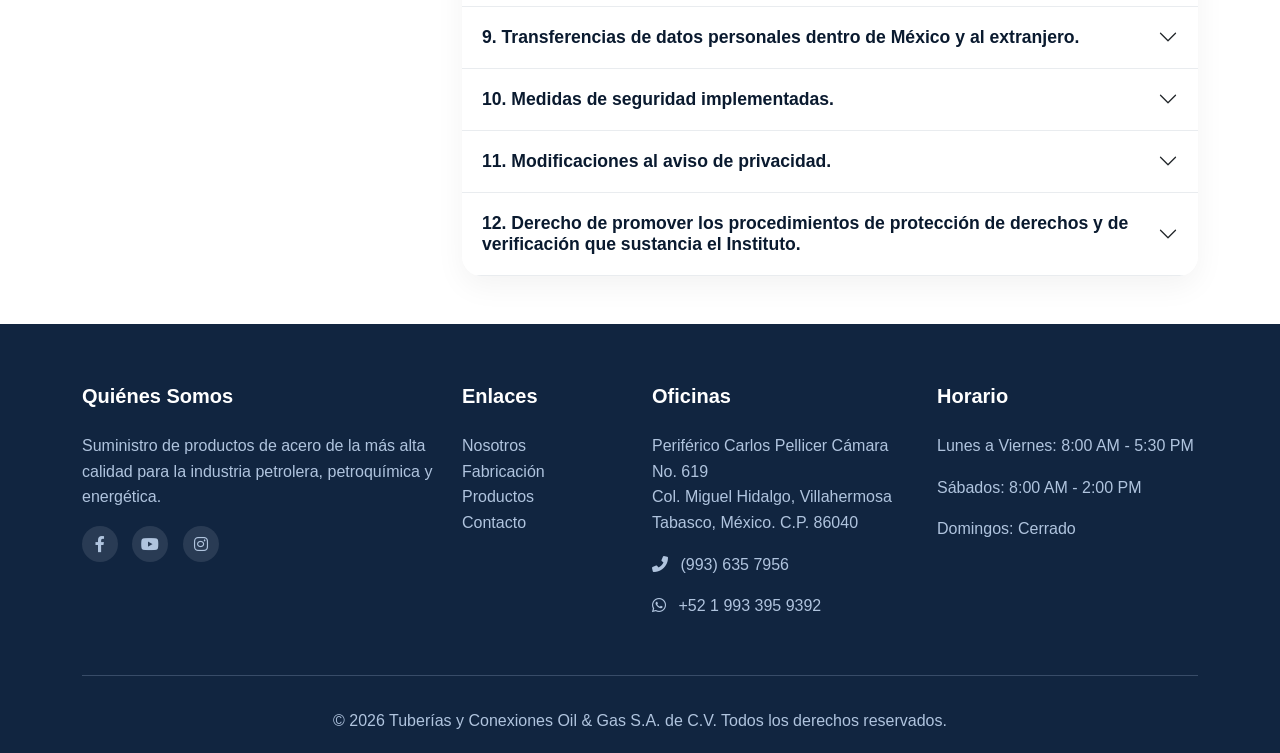
==== commit e9c62a6d: "Version 2.5" ====
--- a/aviso.html
+++ b/aviso.html
@@ -43,7 +43,7 @@
             <span class="navbar-toggler-icon"></span>
         </button>
         <div class="collapse navbar-collapse" id="navbarNav">
-            <ul class="navbar-nav ms-auto">
+            <ul class="navbar-nav mx-auto">
                 <li class="nav-item"><a class="nav-link" href="index.html">INICIO</a></li>
                 <li class="nav-item dropdown">
                     <a class="nav-link dropdown-toggle" href="#" role="button" data-bs-toggle="dropdown">NOSOTROS</a>
@@ -52,7 +52,6 @@
                         <li><a class="dropdown-item" href="aviso.html">Aviso de Privacidad</a></li>
                         <li><a class="dropdown-item" href="clientes.html">Clientes</a></li>
                         <li><a class="dropdown-item" href="normativas.html">Normativas</a></li>
-                        <li><a class="dropdown-item" href="galeria_fabricaciones.html">Galería de Fabricaciones</a></li>
                     </ul>
                 </li>
                 <li class="nav-item"><a class="nav-link" href="fabricacion.html">FABRICACIÓN</a></li>
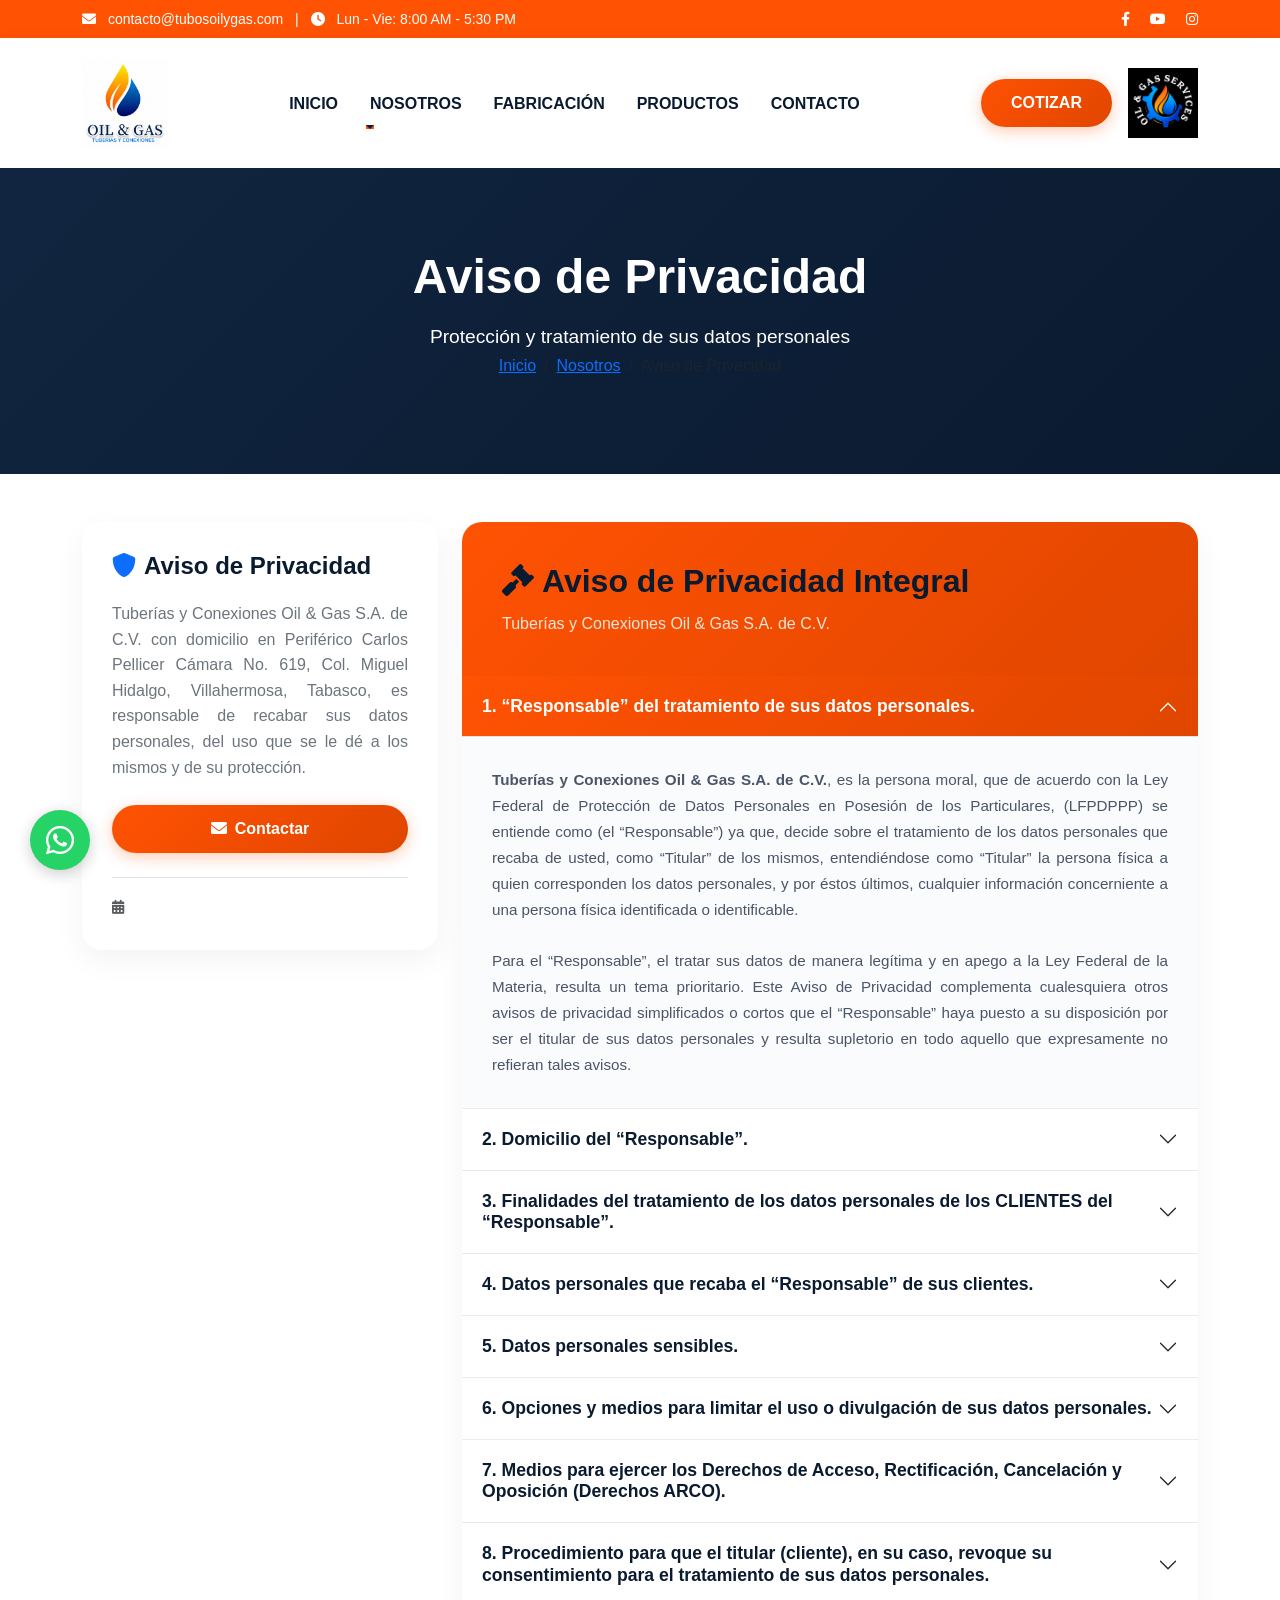
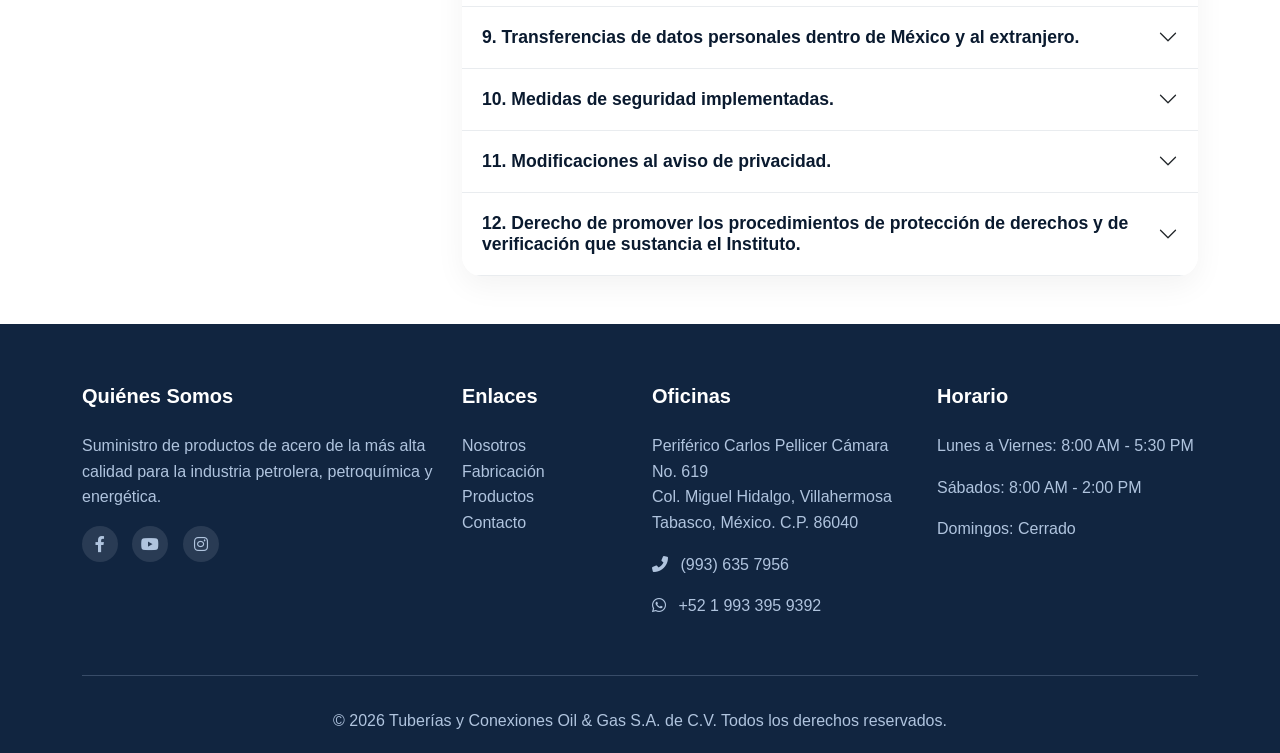
==== commit df433931: "Version 2.6" ====
--- a/aviso.html
+++ b/aviso.html
@@ -37,7 +37,7 @@
 <nav class="navbar navbar-expand-lg navbar-main" id="mainNav">
     <div class="container">
         <a class="navbar-brand" href="index.html">
-            <img src="images/logo.png" alt="Logo" class="logo-img">
+            <img src="images/favicon.png" alt="Logo" class="logo-img">
         </a>
         <button class="navbar-toggler" type="button" data-bs-toggle="collapse" data-bs-target="#navbarNav">
             <span class="navbar-toggler-icon"></span>
@@ -59,7 +59,7 @@
                 <li class="nav-item"><a class="nav-link" href="contacto.html">CONTACTO</a></li>
             </ul>
             <a href="contacto.html" class="btn btn-primary-custom ms-lg-3">COTIZAR</a>
-            <img src="images/favicon.png" alt="Logo Secundario" class="secondary-logo ms-3">
+            <img src="images/logo.png" alt="Logo Secundario" class="secondary-logo ms-3">
         </div>
     </div>
 </nav>
--- a/css/aviso.css
+++ b/css/aviso.css
@@ -1,6 +1,3 @@
-/* ===== ESTILOS PARA AVISO DE PRIVACIDAD ===== */
-
-/* Header personalizado (reutiliza el de fabricacion si quieres, o creas uno específico) */
 .privacy-header {
     background: linear-gradient(135deg, var(--secondary) 0%, var(--dark) 100%);
     padding: 80px 0;
@@ -19,7 +16,6 @@
     margin: 0 auto;
 }
 
-/* Sidebar card */
 .privacy-sidebar-card {
     background: white;
     border-radius: 20px;
@@ -41,7 +37,6 @@
     margin-bottom: 25px;
 }
 
-/* Card principal del acordeón */
 .privacy-card {
     background: white;
     border-radius: 20px;
@@ -65,7 +60,7 @@
     opacity: 0.85;
 }
 
-/* Estilos del acordeón */
+
 .accordion-item {
     border: none;
     border-bottom: 1px solid #e9ecef;
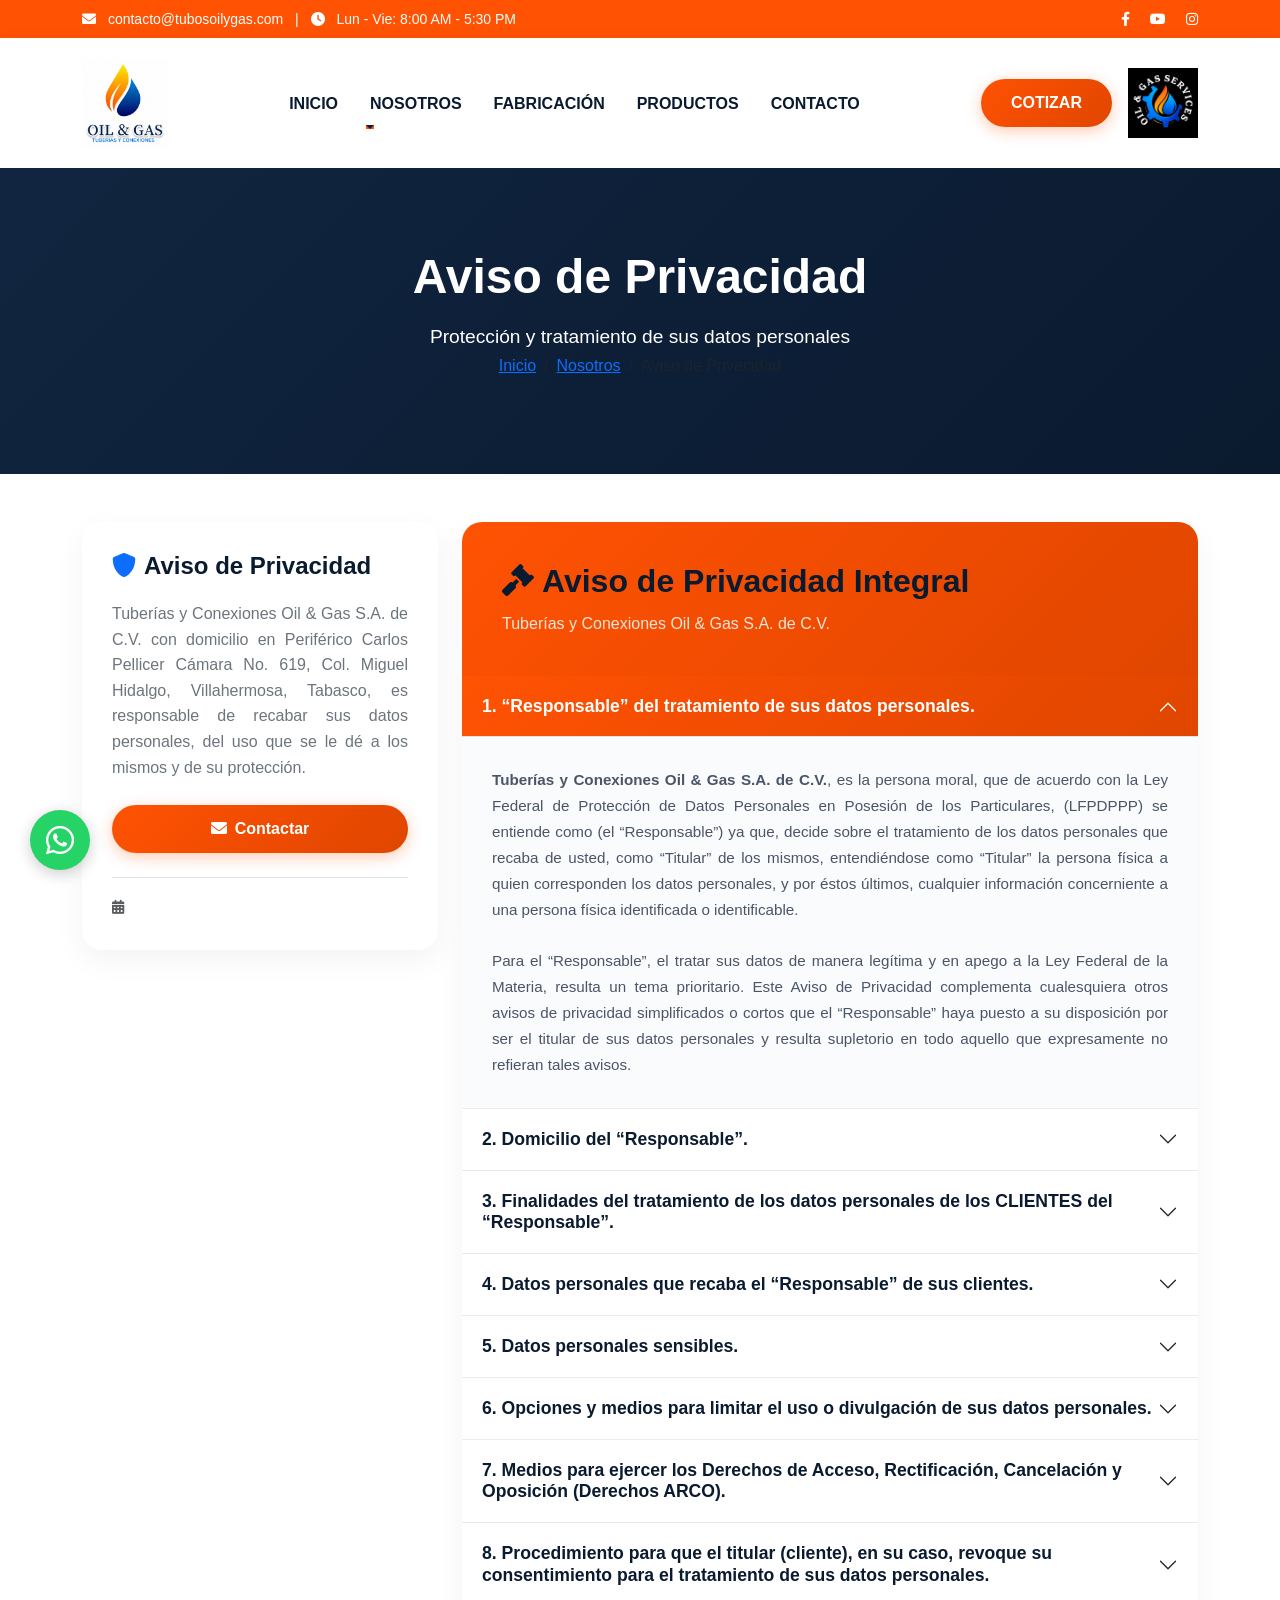
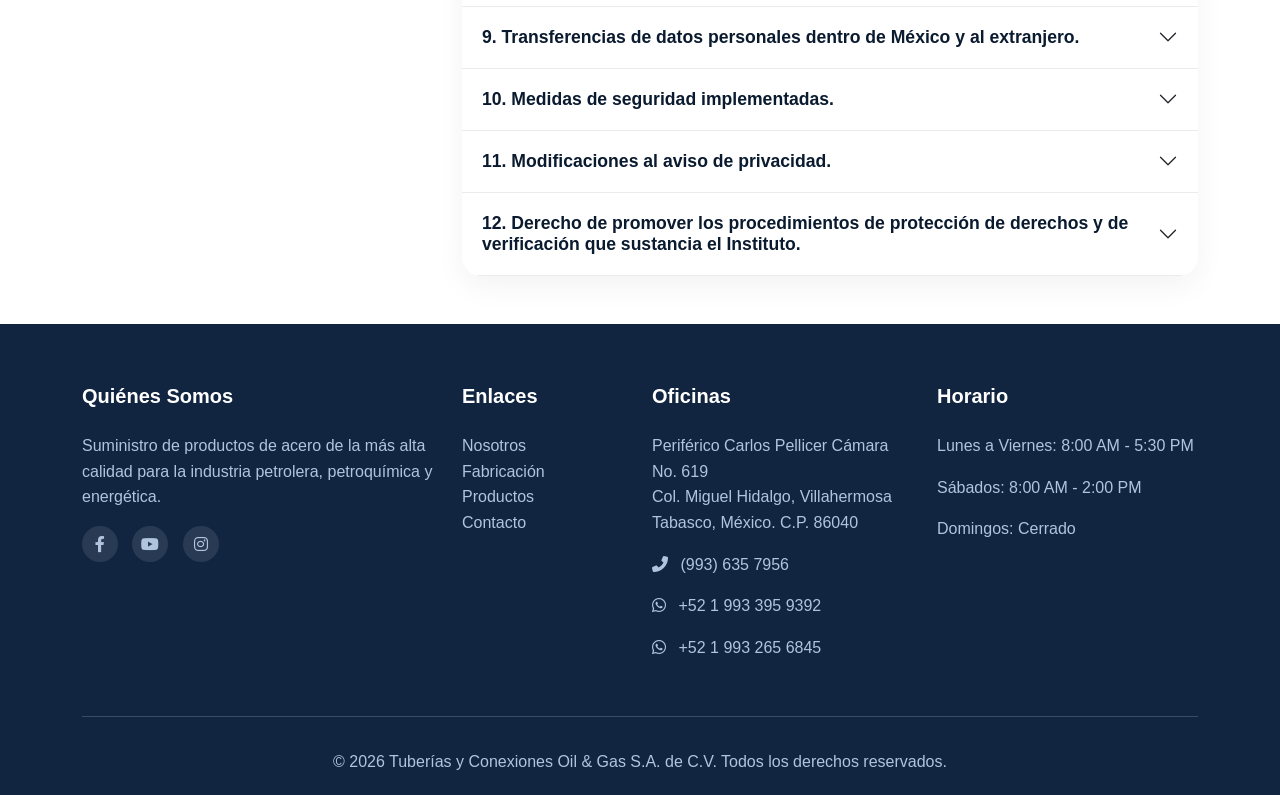
==== commit edd25ddc: "Version 2.7" ====
--- a/aviso.html
+++ b/aviso.html
@@ -328,6 +328,7 @@
                 <p>Periférico Carlos Pellicer Cámara No. 619<br>Col. Miguel Hidalgo, Villahermosa<br>Tabasco, México. C.P. 86040</p>
                 <p><i class="fas fa-phone-alt me-2"></i> (993) 635 7956</p>
                 <p><i class="fab fa-whatsapp me-2"></i> +52 1 993 395 9392</p>
+                <p><i class="fab fa-whatsapp me-2"></i> +52 1 993 265 6845</p>
             </div>
             <div class="col-lg-3 mb-4">
                 <h5>Horario</h5>
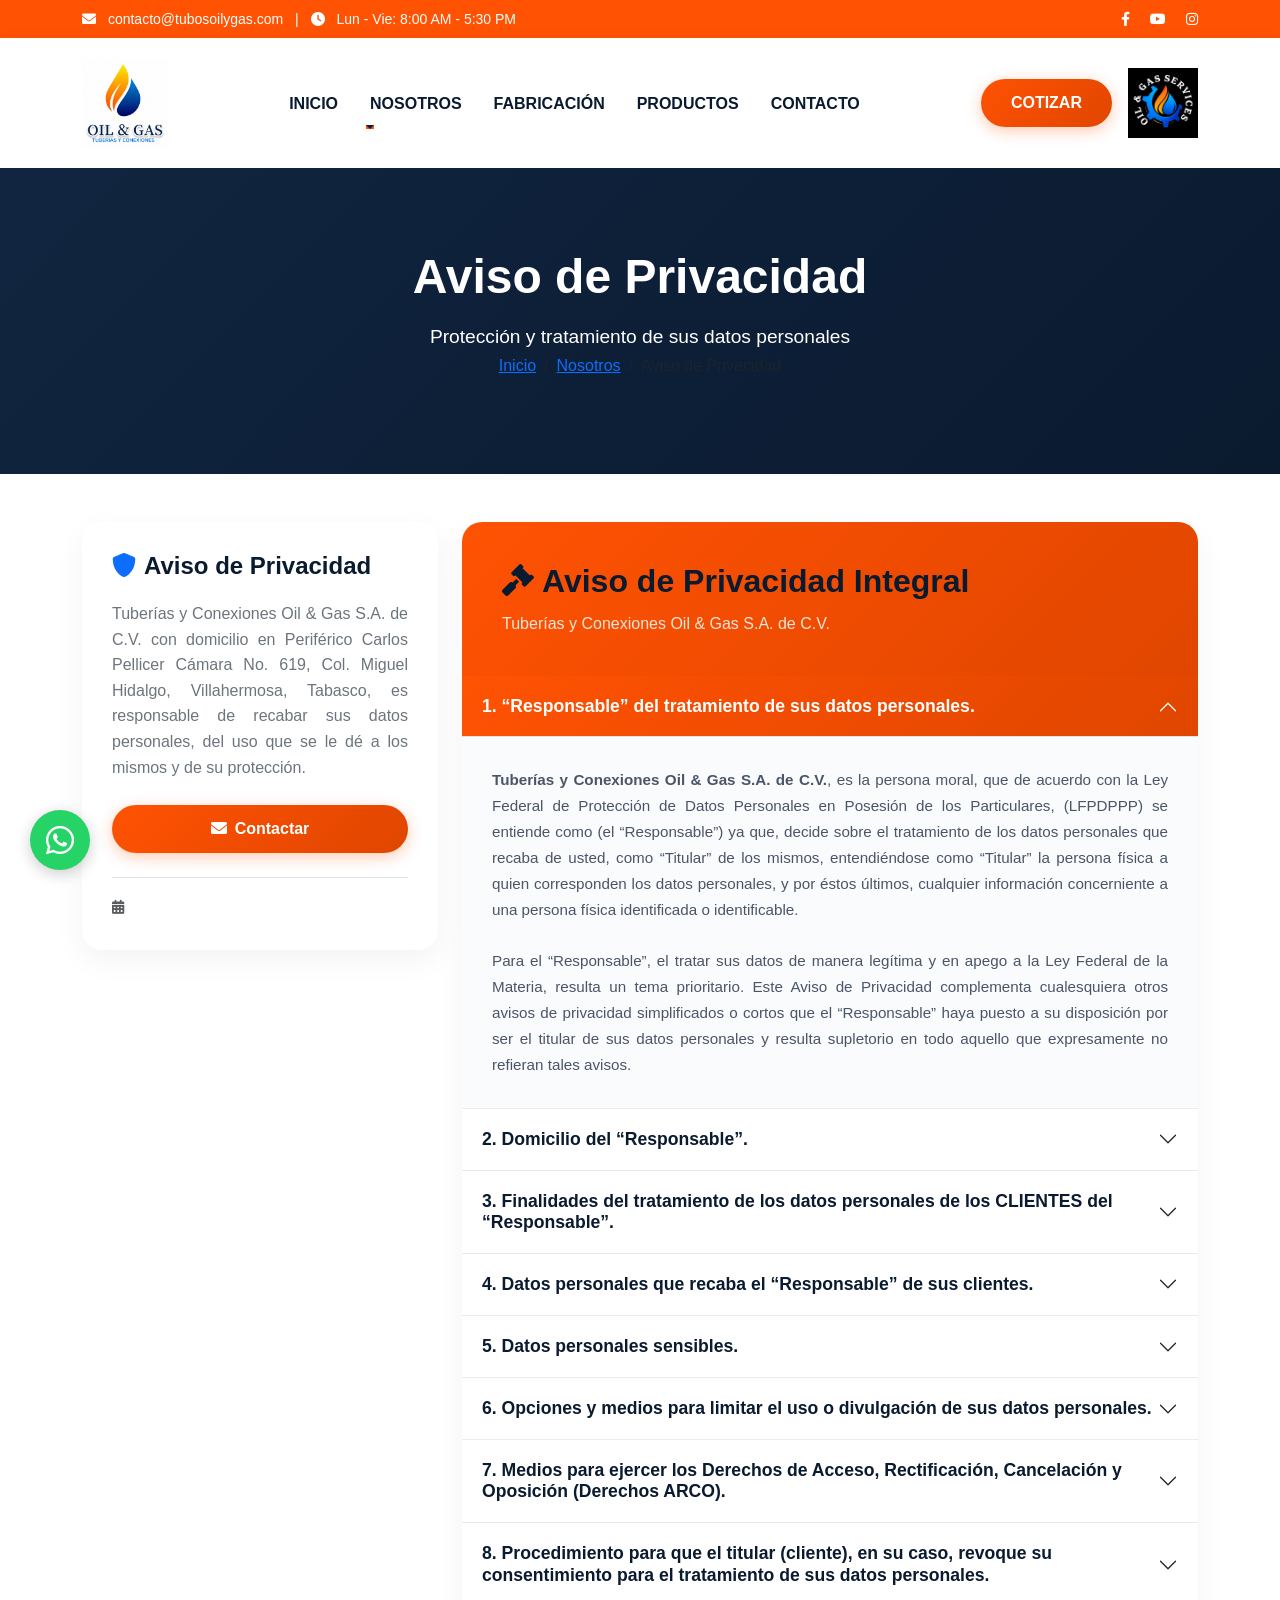
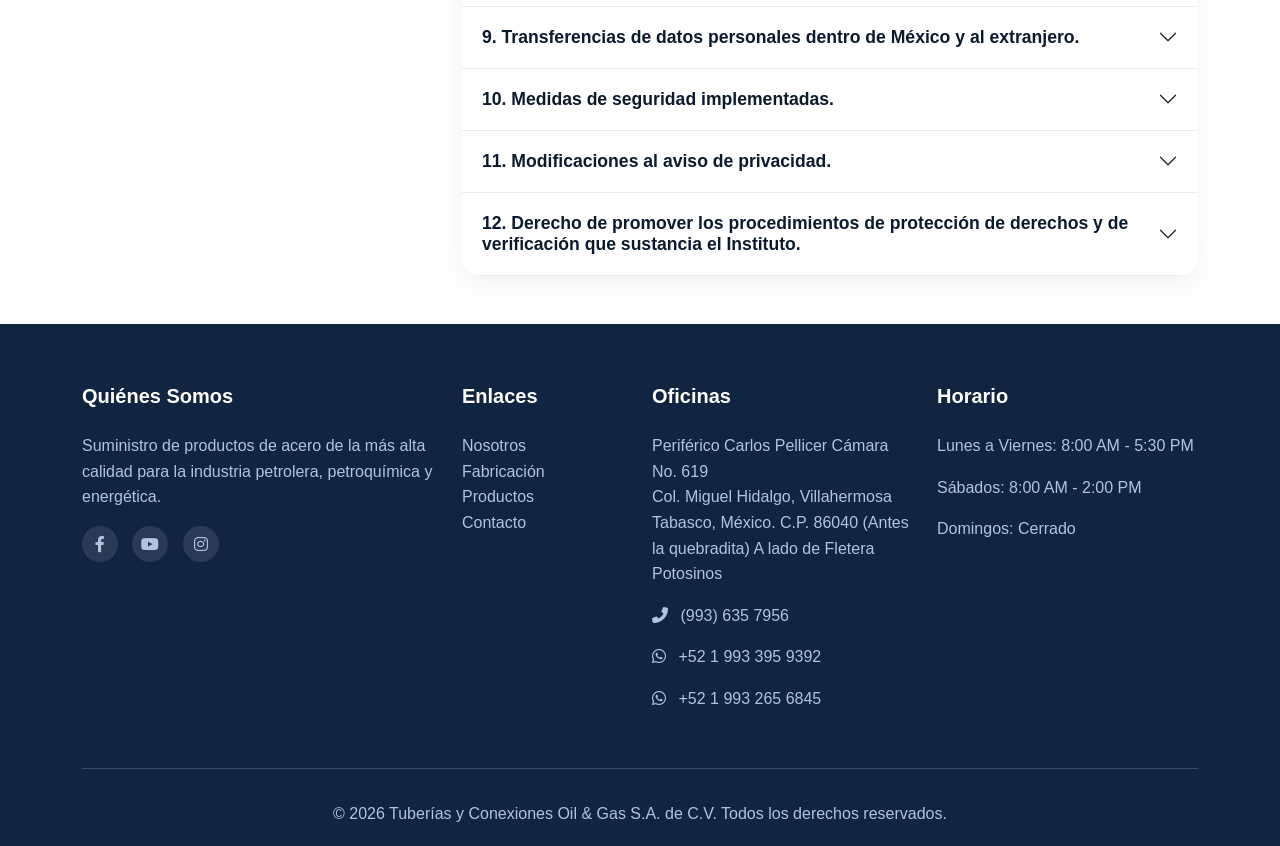
==== commit 05352a46: "Version 2.8" ====
--- a/aviso.html
+++ b/aviso.html
@@ -325,7 +325,7 @@
             </div>
             <div class="col-lg-3 mb-4">
                 <h5>Oficinas</h5>
-                <p>Periférico Carlos Pellicer Cámara No. 619<br>Col. Miguel Hidalgo, Villahermosa<br>Tabasco, México. C.P. 86040</p>
+                <p>Periférico Carlos Pellicer Cámara No. 619<br>Col. Miguel Hidalgo, Villahermosa<br>Tabasco, México. C.P. 86040 (Antes la quebradita) A lado de Fletera Potosinos</p>
                 <p><i class="fas fa-phone-alt me-2"></i> (993) 635 7956</p>
                 <p><i class="fab fa-whatsapp me-2"></i> +52 1 993 395 9392</p>
                 <p><i class="fab fa-whatsapp me-2"></i> +52 1 993 265 6845</p>
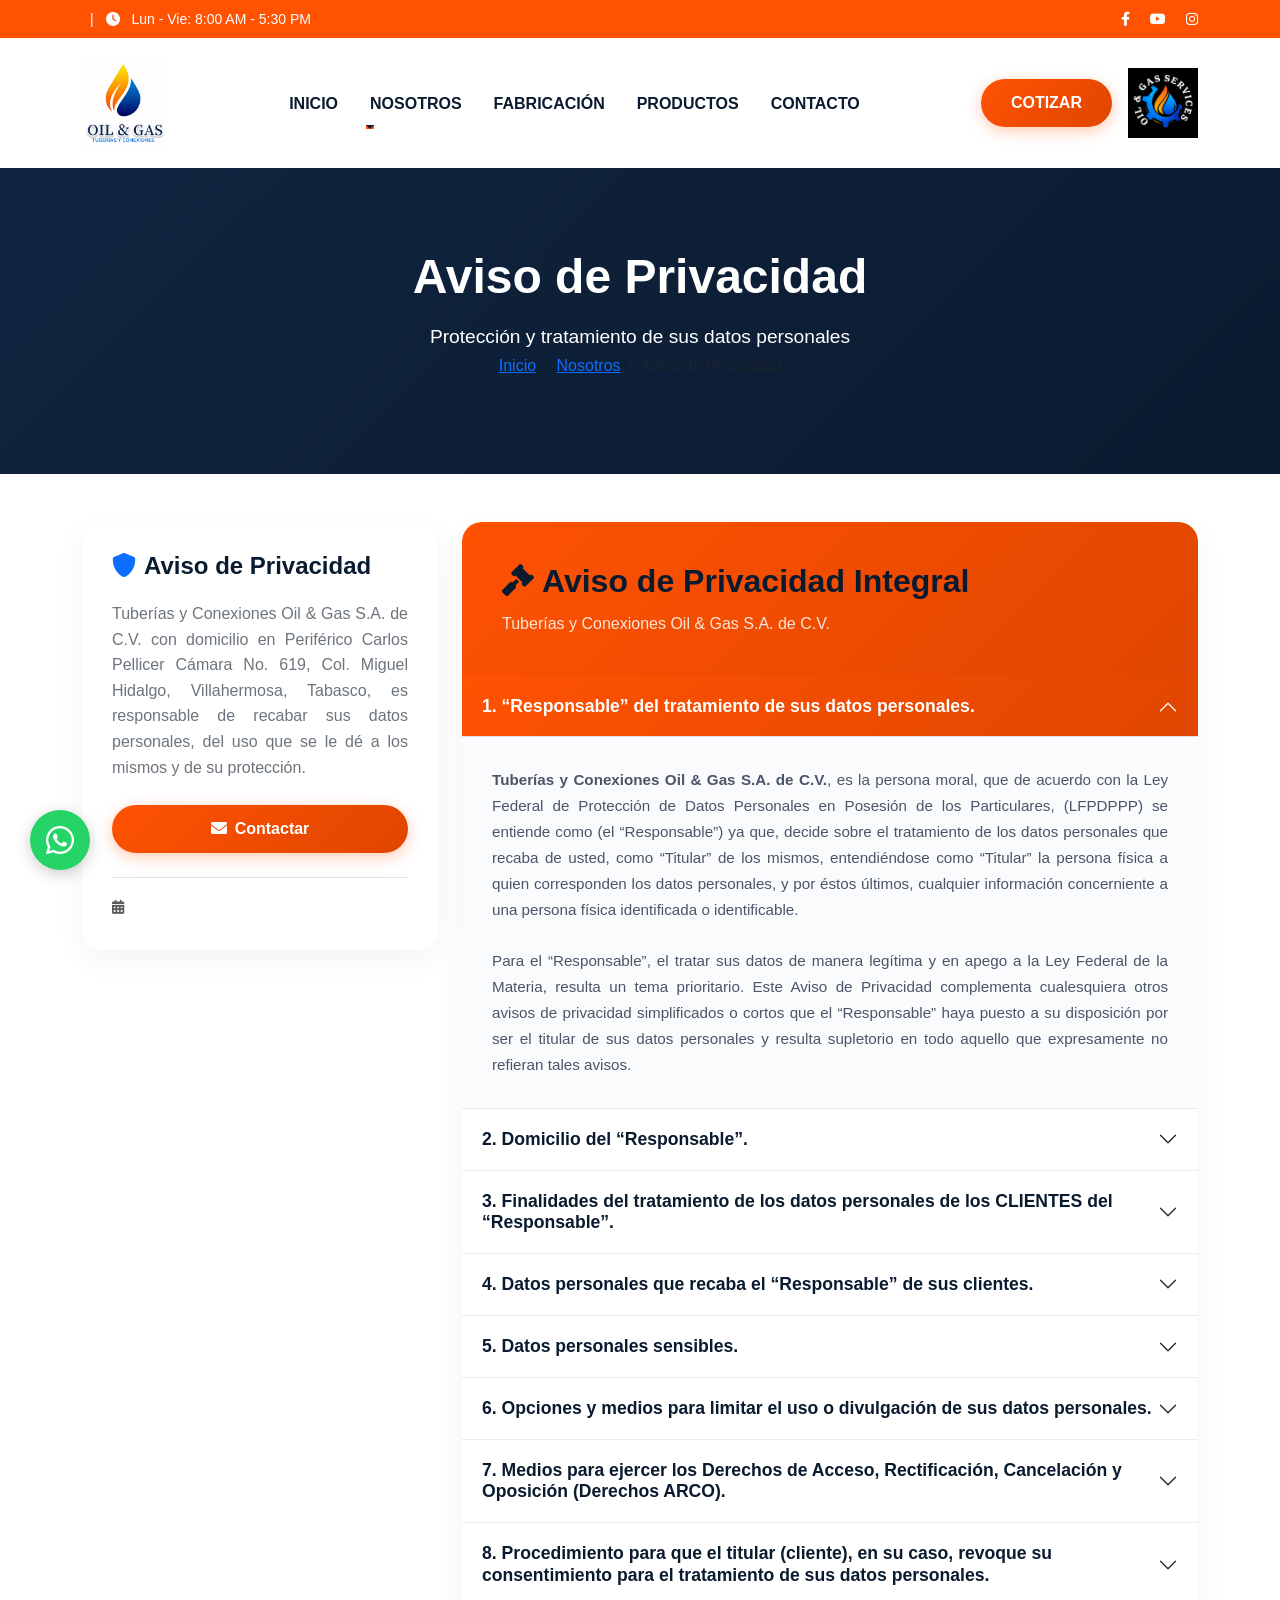
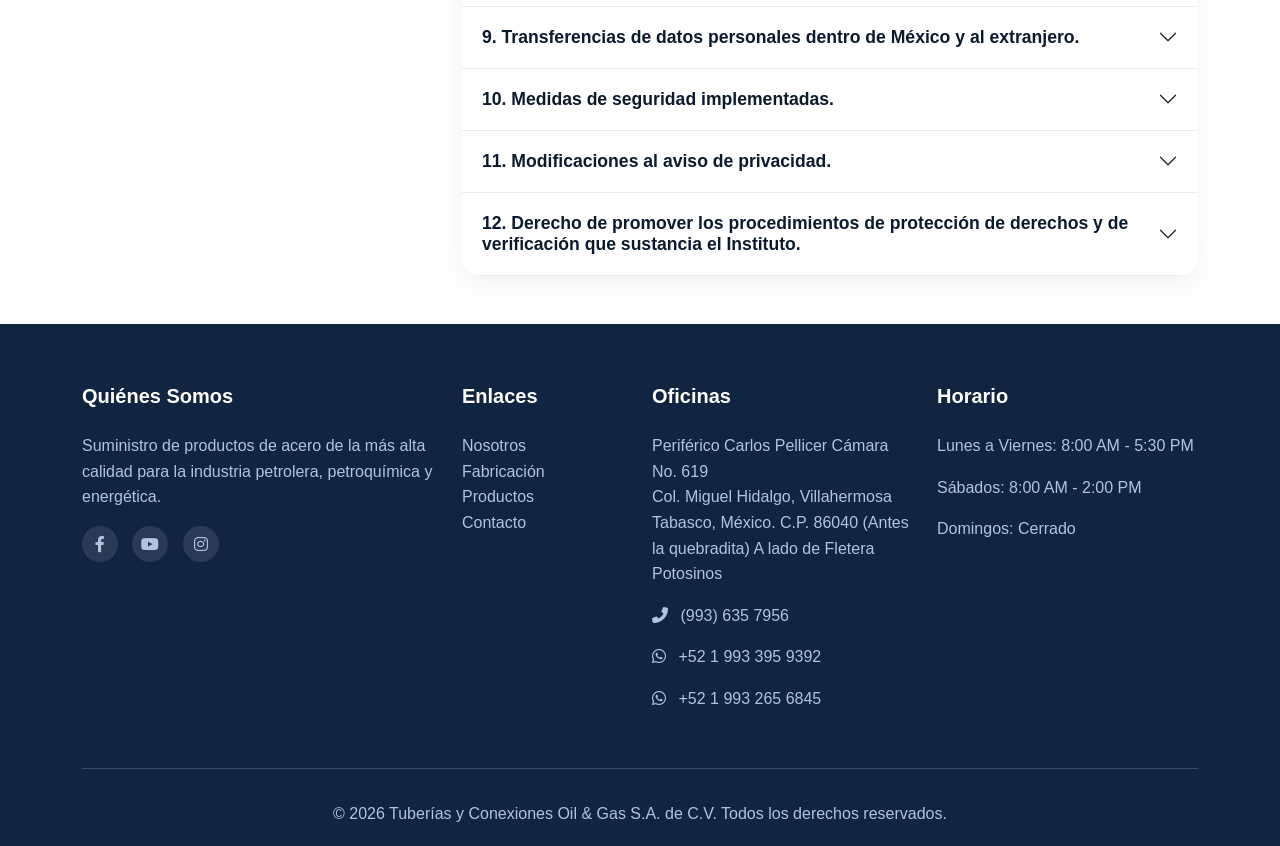
==== commit c71278fd: "Version 2.9" ====
--- a/aviso.html
+++ b/aviso.html
@@ -21,7 +21,6 @@
     <div class="container">
         <div class="row align-items-center">
             <div class="col-md-6 text-center text-md-start">
-                <i class="fas fa-envelope me-2"></i> contacto@tubosoilygas.com
                 <span class="mx-2">|</span>
                 <i class="fas fa-clock me-2"></i> Lun - Vie: 8:00 AM - 5:30 PM
             </div>
